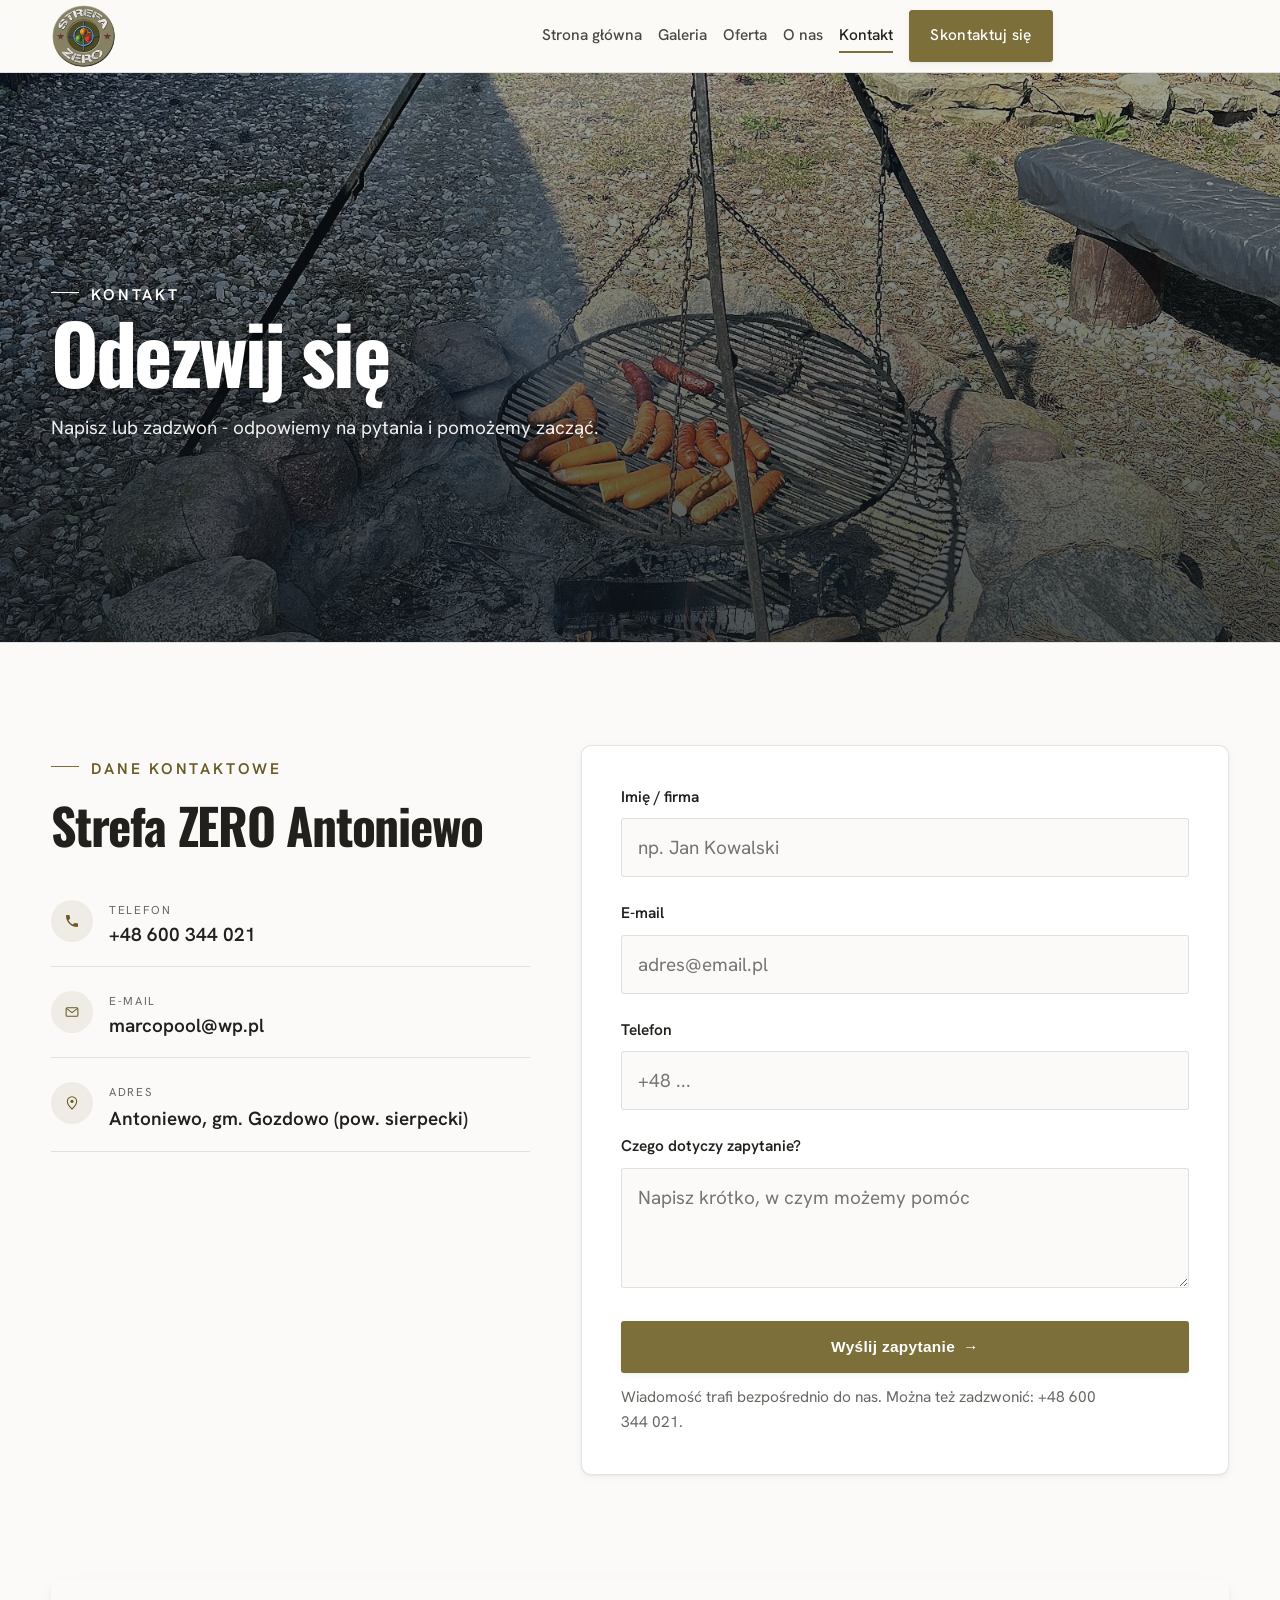
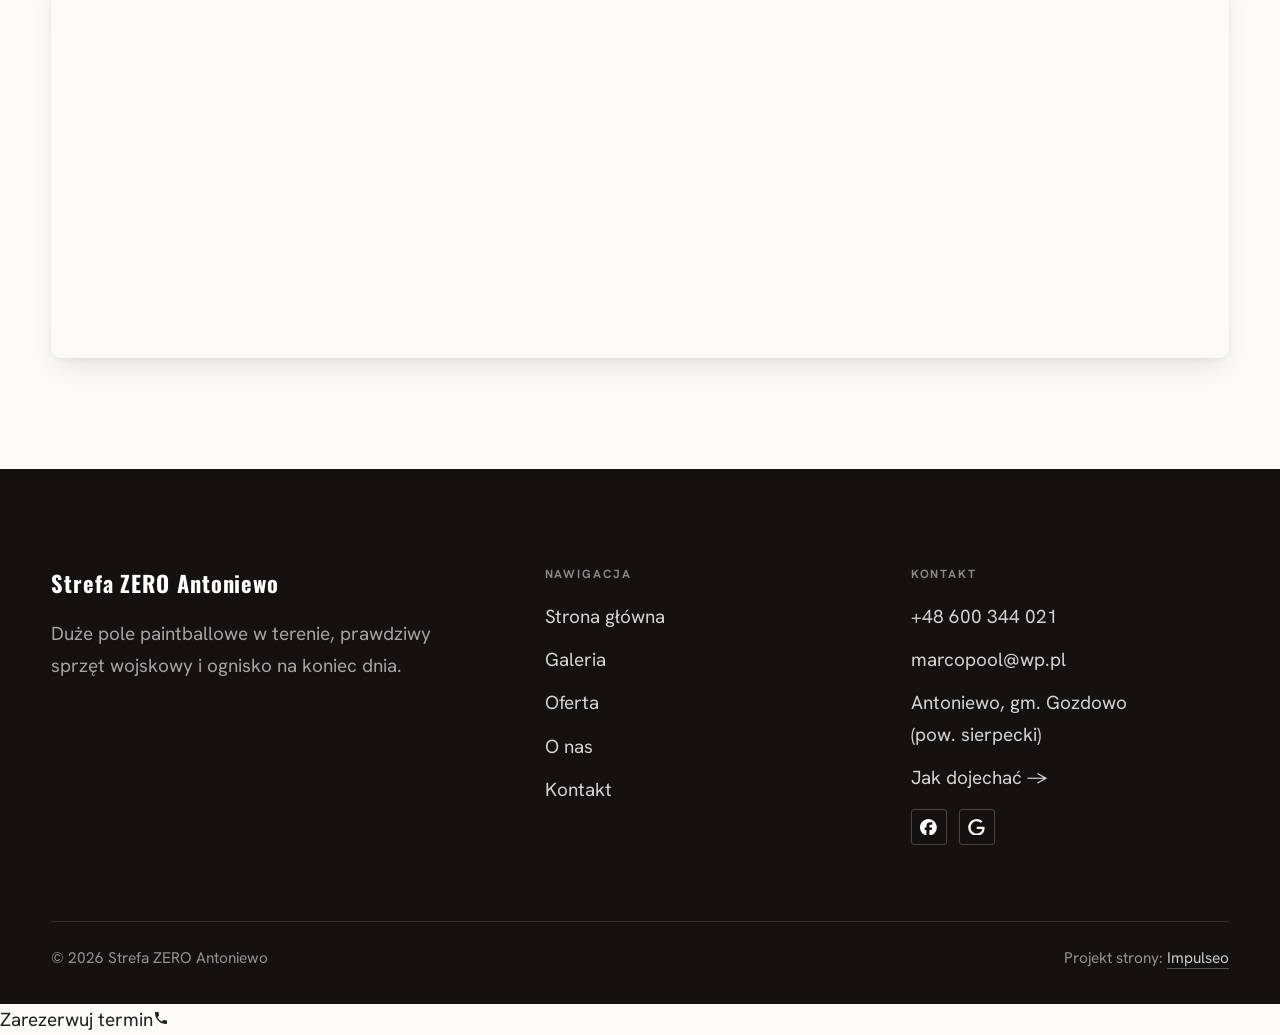
==== kontakt.html @ d5c8b85e "Strona demo: strefa-zero-antoniewo" ====
<!DOCTYPE html>
<html lang="pl">
<head>
<meta charset="UTF-8">
<meta name="viewport" content="width=device-width, initial-scale=1.0">
<title>Kontakt - Strefa ZERO Antoniewo</title>
<meta name="description" content="Kontakt Strefa ZERO Antoniewo - Antoniewo, gm. Gozdowo (pow. sierpecki)">
<link rel="canonical" href="https://kris20032.github.io/strefa-zero-antoniewo/kontakt.html">
<meta name="robots" content="noindex, nofollow">
<meta property="og:type" content="website">
<meta property="og:locale" content="pl_PL">
<meta property="og:site_name" content="Strefa ZERO Antoniewo">
<meta property="og:title" content="Kontakt - Strefa ZERO Antoniewo">
<meta property="og:description" content="Kontakt Strefa ZERO Antoniewo - Antoniewo, gm. Gozdowo (pow. sierpecki)">
<meta property="og:url" content="https://kris20032.github.io/strefa-zero-antoniewo/kontakt.html">
<meta property="og:image" content="https://kris20032.github.io/strefa-zero-antoniewo/img/og.jpg">
<meta property="og:image:width" content="1200">
<meta property="og:image:height" content="630">
<meta name="twitter:card" content="summary_large_image">
<link rel="preconnect" href="https://fonts.googleapis.com">
<link rel="preconnect" href="https://fonts.gstatic.com" crossorigin>
<link href="https://fonts.googleapis.com/css2?family=Oswald:wght@500;600;700&family=Hanken+Grotesk:wght@400;500;600&display=swap" rel="stylesheet">
<link rel="stylesheet" href="assets/styles.css?v=230c31f0">
</head>
<body>

<header class="nav">
  <div class="wrap nav-inner">
    <a class="brand brand-has-logo" href="index.html"><img class="brand-logo" src="img/logo.png" alt="Strefa ZERO Antoniewo" width="690" height="681" decoding="async"></a>
    <nav class="nav-links">
      <a href="index.html">Strona główna</a>
      <a href="realizacje.html">Galeria</a>
      <a href="oferta.html">Oferta</a>
      <a href="o-nas.html">O nas</a>
      <a href="kontakt.html" class="active" aria-current="page">Kontakt</a>
      <a href="kontakt.html" class="btn btn-accent">Skontaktuj się</a>
    </nav>
    <button class="nav-toggle" aria-label="Menu"><span></span><span></span><span></span></button>
  </div>
</header>

<main>
<section class="pagehead">
  <img src="img/g3.jpg" alt="Strefa ZERO Antoniewo - Odezwij się" width="1600" height="1066" decoding="async">
  <div class="wrap">
    <span class="eyebrow">Kontakt</span>
    <h1>Odezwij się</h1>
    <p>Napisz lub zadzwoń - odpowiemy na pytania i pomożemy zacząć.</p>
  </div>
</section>
<section>
  <div class="wrap contact-grid">
    <div class="reveal">
      <span class="eyebrow">Dane kontaktowe</span>
      <h2 style="margin:var(--space-4) 0 var(--space-6)">Strefa ZERO Antoniewo</h2>
      <div class="info-list">
        <div class="info-row"><div class="ic"><svg class="ico-tel" width="16" height="16" viewBox="0 0 24 24" fill="none" aria-hidden="true"><path d="M6.6 10.8a15.5 15.5 0 0 0 6.6 6.6l2.2-2.2a1 1 0 0 1 1-.24 11.4 11.4 0 0 0 3.6.58 1 1 0 0 1 1 1V20a1 1 0 0 1-1 1A17 17 0 0 1 3 4a1 1 0 0 1 1-1h3.5a1 1 0 0 1 1 1c0 1.25.2 2.46.58 3.6a1 1 0 0 1-.25 1l-2.23 2.2Z" fill="currentColor"/></svg></div><div><div class="lbl">Telefon</div><a class="val" href="tel:+48600344021">+48 600 344 021</a></div></div>
        <div class="info-row"><div class="ic"><svg class="ico-mail" width="16" height="16" viewBox="0 0 24 24" fill="none" aria-hidden="true"><rect x="3.2" y="5.5" width="17.6" height="13" rx="1.6" stroke="currentColor" stroke-width="1.6"/><path d="M4 7l8 6 8-6" stroke="currentColor" stroke-width="1.6" stroke-linecap="round" stroke-linejoin="round"/></svg></div><div><div class="lbl">E-mail</div><a class="val" href="mailto:marcopool@wp.pl">marcopool@wp.pl</a></div></div>
        <div class="info-row"><div class="ic"><svg class="ico-pin" width="16" height="16" viewBox="0 0 24 24" fill="none" aria-hidden="true"><path d="M12 21s7-6.1 7-11.5A7 7 0 0 0 5 9.5C5 14.9 12 21 12 21Z" stroke="currentColor" stroke-width="1.6" fill="none"/><circle cx="12" cy="9.5" r="2.4" fill="currentColor"/></svg></div><div><div class="lbl">Adres</div><div class="val">Antoniewo, gm. Gozdowo (pow. sierpecki)</div></div></div>
      </div>
    </div>
    <div class="reveal">
      <form class="form" action="https://formsubmit.co/marcopool@wp.pl" method="POST">
        <input type="hidden" name="_subject" value="Zapytanie ze strony Strefa ZERO Antoniewo">
        <input type="hidden" name="_captcha" value="false">
        <input type="hidden" name="_template" value="table">
        <div class="fld"><label for="name">Imię / firma</label><input id="name" name="name" type="text" placeholder="np. Jan Kowalski" required></div>
        <div class="fld"><label for="email">E-mail</label><input id="email" name="email" type="email" placeholder="adres@email.pl" required></div>
        <div class="fld"><label for="phone">Telefon</label><input id="phone" name="phone" type="tel" placeholder="+48 ..."></div>
        <div class="fld"><label for="msg">Czego dotyczy zapytanie?</label><textarea id="msg" name="message" placeholder="Napisz krótko, w czym możemy pomóc" required></textarea></div>
        <button type="submit" class="btn btn-accent" style="width:100%;justify-content:center">Wyślij zapytanie <span class="arr">→</span></button>
        <p class="note">Wiadomość trafi bezpośrednio do nas. Można też zadzwonić: +48 600 344 021.</p>
      </form>
    </div>
  </div>
</section>
<section style="padding-top:0">
  <div class="wrap reveal">
    <iframe class="map" title="Strefa ZERO Antoniewo - Antoniewo" src="https://maps.google.com/maps?q=Strefa%20ZERO%20Antoniewo%20Antoniewo&z=15&output=embed" loading="lazy" referrerpolicy="no-referrer-when-downgrade"></iframe>
  </div>
</section>
</main>

<footer>
  <div class="wrap">
    <div class="foot-grid">
      <div class="foot-brand">
        <div class="name">Strefa ZERO Antoniewo</div>
        <p>Duże pole paintballowe w terenie, prawdziwy sprzęt wojskowy i ognisko na koniec dnia.</p>
      </div>
      <div class="foot-col">
        <h4>Nawigacja</h4>
        <a href="index.html">Strona główna</a>
        <a href="realizacje.html">Galeria</a>
        <a href="oferta.html">Oferta</a>
        <a href="o-nas.html">O nas</a>
        <a href="kontakt.html">Kontakt</a>
      </div>
      <div class="foot-col">
        <h4>Kontakt</h4>
        <a href="tel:+48600344021">+48 600 344 021</a>
        <a href="mailto:marcopool@wp.pl">marcopool@wp.pl</a>
        <p>Antoniewo, gm. Gozdowo (pow. sierpecki)</p>
        <a href="https://maps.google.com/?cid=16425660126870069847&g_mp=Cidnb29nbGUubWFwcy5wbGFjZXMudjEuUGxhY2VzLlNlYXJjaFRleHQQAhgEIAA" target="_blank" rel="noopener">Jak dojechać →</a>
      <div class="foot-soc">
        <a class="soc" href="https://www.facebook.com/strefazeroantoniewo/?locale=pl_PL" target="_blank" rel="noopener" aria-label="Facebook - Strefa ZERO Antoniewo"><svg viewBox="0 0 24 24" aria-hidden="true" focusable="false"><path d="M9.101 23.691v-7.98H6.627v-3.667h2.474v-1.58c0-4.085 1.848-5.978 5.858-5.978.401 0 .955.042 1.468.103a8.68 8.68 0 0 1 1.141.195v3.325a8.623 8.623 0 0 0-.653-.036 26.805 26.805 0 0 0-.733-.009c-.707 0-1.259.096-1.675.309a1.686 1.686 0 0 0-.679.622c-.258.42-.374.995-.374 1.752v1.297h3.919l-.386 2.103-.287 1.564h-3.246v8.245C19.396 23.238 24 18.179 24 12.044c0-6.627-5.373-12-12-12s-12 5.373-12 12c0 5.628 3.874 10.35 9.101 11.647Z" fill="currentColor"/></svg></a>
        <a class="soc" href="https://maps.google.com/?cid=16425660126870069847&g_mp=Cidnb29nbGUubWFwcy5wbGFjZXMudjEuUGxhY2VzLlNlYXJjaFRleHQQAhgEIAA" target="_blank" rel="noopener" aria-label="Google - Strefa ZERO Antoniewo"><svg viewBox="0 0 24 24" aria-hidden="true" focusable="false"><path d="M12.48 10.92v3.28h7.84c-.24 1.84-.853 3.187-1.787 4.133-1.147 1.147-2.933 2.4-6.053 2.4-4.827 0-8.6-3.893-8.6-8.72s3.773-8.72 8.6-8.72c2.6 0 4.507 1.027 5.907 2.347l2.307-2.307C18.747 1.44 16.133 0 12.48 0 5.867 0 .307 5.387.307 12s5.56 12 12.173 12c3.573 0 6.267-1.173 8.373-3.36 2.16-2.16 2.84-5.213 2.84-7.667 0-.76-.053-1.467-.173-2.053H12.48z" fill="currentColor"/></svg></a>
      </div>
      </div>
    </div>
    <div class="foot-bot">
      <span>© 2026 Strefa ZERO Antoniewo</span>
      <span>Projekt strony: <a class="foot-credit" href="https://impulseo.pl" target="_blank" rel="noopener">Impulseo</a></span>
    </div>
  </div>
</footer>
<div class="sticky-reserve"><a class="sr-book" href="kontakt.html">Zarezerwuj termin</a><a class="sr-call" href="tel:+48600344021" aria-label="Zadzwoń"><svg class="ico-tel" width="16" height="16" viewBox="0 0 24 24" fill="none" aria-hidden="true"><path d="M6.6 10.8a15.5 15.5 0 0 0 6.6 6.6l2.2-2.2a1 1 0 0 1 1-.24 11.4 11.4 0 0 0 3.6.58 1 1 0 0 1 1 1V20a1 1 0 0 1-1 1A17 17 0 0 1 3 4a1 1 0 0 1 1-1h3.5a1 1 0 0 1 1 1c0 1.25.2 2.46.58 3.6a1 1 0 0 1-.25 1l-2.23 2.2Z" fill="currentColor"/></svg></a></div>
<div class="demo-wazne" data-do="2026-09-27" data-cykl="3" hidden><svg class="dw-ico" width="13" height="13" viewBox="0 0 24 24" fill="none" aria-hidden="true"><circle cx="12" cy="12" r="8.6" stroke="currentColor" stroke-width="1.8"/><path d="M12 7.2V12l3.3 2" stroke="currentColor" stroke-width="1.8" stroke-linecap="round"/></svg><span class="dw-txt"></span></div>

<script src="assets/main.js"></script>
</body>
</html>
---- assets/styles.css ----
/* ============================================================
   STOLBASZ — premium, architektoniczny B2B fit-out
   Jasna paleta, zero brązu. System wg premium-web-craft.
   Projekt strony: Impulseo (impulseo.pl)
   ============================================================ */

:root{
  /* PALETA — jasna, architektoniczna, chłodna */
  --paper:#F4F1EC;          /* główne tło */
  --paper-2:#E9E4DB;        /* sekcje alternatywne (chłodny jasny szary) */
  --paper-3:#E9E4DB;        /* delikatne wypełnienia */
  --ink:#14110F;            /* tekst główny — chłodny grafit */
  --ink-soft:#26211C;       /* nagłówki drugorzędne */
  --muted:#8A857C;          /* tekst poboczny */
  --line:rgba(20,17,15,.12);/* hairline */
  --accent:#E0A040;         /* stonowany petrol-slate — jedyny akcent */
  --accent-d:#B97E27;
  --accent-soft:rgba(224,160,64,.10);
  --dark:#14110F;           /* sekcje ciemne (stopka/CTA) */

  /* HOVER ZDJĘĆ — JEDEN standard dla całego silnika (decyzja K. 04.08.2026, artefakt z wariantami).
     AKTUALNE (K.+Szymon 09.08.2026, wybór z artefaktu 6 wariantów): zoom 1.05 przy 1.4s -
     przy tak długim czasie mocniejszy kadr NIE skacze, tylko „oddycha". Poprzedni standard
     (1.02 / .55s z 04.08) odbierany jako dynamiczny i szybki.
     Spoczynek lekko przygaszony, ale TYLKO tam, gdzie jest mysz (@media hover:hover) —
     na telefonie zdjęcia zostają w pełnej jasności. */
  --img-zoom:1.05;                   /* K.+Szymon 09.08: wariant F z artefaktu porównawczego */
  --img-rest:brightness(.95) saturate(.99);
  --img-hot:brightness(1.06) saturate(1.05);
  --img-dur:1.4s;                    /* K.+Szymon 09.08 (wariant F): powoli = elegancko */
  --img-ease:cubic-bezier(.16,.84,.44,1);  /* miękki ogon, efekt „oddychania" */

  /* ODSTĘPY — skala 4/8 */
  --space-1:4px; --space-2:8px; --space-3:12px; --space-4:16px; --space-5:24px;
  --space-6:32px; --space-7:48px; --space-8:64px; --space-9:96px; --space-10:128px;

  /* TYPOGRAFIA — fluid clamp() (skala podbita 16.07.2026: większe, czytelniejsze litery — uwaga Adama) */
  --text-sm:clamp(.9rem,.87rem + .12vw,1rem);
  --text-base:clamp(1.08rem,1.04rem + .18vw,1.2rem);
  --text-lg:clamp(1.24rem,1.15rem + .34vw,1.44rem);
  --text-h3:clamp(1.34rem,1.22rem + .55vw,1.66rem);
  --text-h2:clamp(2.1rem,1.66rem + 2.1vw,3.1rem);
  --text-h1:clamp(2.9rem,2.1rem + 4vw,5.1rem);

  /* PROMIENIE — architektoniczne, raczej ostre */
  --r-sm:3px; --r-md:6px; --r-lg:10px;

  /* RUCH */
  --ease:cubic-bezier(.25,.46,.45,.94); --dur:.24s;

  /* CIENIE — miękkie, warstwowe */
  --sh-sm:0 1px 2px rgba(16,24,32,.04), 0 2px 8px rgba(16,24,32,.05);
  --sh-md:0 2px 6px rgba(16,24,32,.05), 0 12px 28px -8px rgba(16,24,32,.12);
  --sh-lg:0 6px 14px rgba(16,24,32,.07), 0 26px 56px -18px rgba(16,24,32,.22);

  --hairline:1px solid var(--line);

  --font-display:'Oswald','Hanken Grotesk',sans-serif;
  --font-body:'Hanken Grotesk',sans-serif;
}

*{box-sizing:border-box;margin:0;padding:0}
html{scroll-behavior:smooth}
body{
  font-family:var(--font-body);
  font-size:var(--text-base);
  line-height:1.65;
  color:var(--ink);
  background:var(--paper);
  -webkit-font-smoothing:antialiased;
  text-rendering:optimizeLegibility;
}
img{max-width:100%;height:auto;display:block}  /* height:auto = width/height z atrybutów trzyma proporcje (TOP#12) */
a{color:inherit;text-decoration:none}

.wrap{width:min(92%,1180px);margin-inline:auto}
section{padding-block:clamp(52px,6.5vw,96px)}

h1,h2,h3{font-family:var(--font-display);font-weight:700;line-height:1.08;letter-spacing:-.02em;color:var(--ink)}
h1{font-size:var(--text-h1);letter-spacing:-.035em}
h2{font-size:var(--text-h2);letter-spacing:-.025em}
h3{font-size:var(--text-h3)}
/* MIARA — długość wiersza. WCAG 2.2 SC 1.4.8: max 80 znaków; Butterick: 45–90.
   68ch daje realnie 72–78 znaków polskiego tekstu, czyli z zapasem pod granicą.
   Wcześniej limit miał TYLKO <p> — <li>, <blockquote> i <dd> nie miały żadnego,
   i to jedyny powód, dla którego 23 bloki na dwóch oddanych stronach jadą po
   83–106 znaków w wierszu (pomiar 07.08.2026, bramka `miara`).
   ⚠️ Listy i definicje ograniczamy TYLKO bez klasy: `ul`/`ol` z klasą to u nas
   układ (siatki kafli, menu), a nie tekst ciągły — tam miarę wyznacza układ. */
/* 60ch, nie 68ch (K. 10.08): po zmianie fontów na węższe kroje (DM Sans i spółka)
   w 68ch mieściło się ~90 znaków - bramka pikselowa słusznie zgłaszała przekroczenie
   granicy 80. Pomiar na żywej przeglądarce: 60ch = 90 znaków, 53ch = ~78 znaków, czyli normę WCAG 1.4.8. */
:root{ --miara:53ch }
p{max-width:min(100%,var(--miara))}
blockquote,
ul:not([class])>li, ol:not([class])>li,
dl:not([class])>dd{max-width:min(100%,var(--miara))}

/* ⚠️ Świadomie BEZ wyjątku `.tile p,.card p,.svc p{max-width:none}`, choć nasuwa się sam:
   te akapity BYŁY już ograniczone (stare `p{max-width:65ch}`), więc „wyjątek" nie odblokowałby
   niczego nowego — tylko ROZLUŹNIŁ stan sprzed zmiany na wszystkich demach naraz.
   `figcaption` żadna z reguł wyżej nie dotyczy, więc też nie potrzebuje zwolnienia. */

/* ŁAMANIE. `balance` wyrównuje długości wierszy w nagłówku, `pretty` pilnuje ostatniego
   wiersza akapitu, żeby nie został w nim jeden wyraz. Obsługiwane od Chrome 117 /
   Safari 17.5; starsze przeglądarki po prostu ignorują tę własność.
   `text-wrap:pretty` nie występowało dotąd ANI RAZ w silniku ani w repo klientów. */
h1,h2,h3,.lead,.lede{text-wrap:balance}
p,li,blockquote,dd{text-wrap:pretty}

.eyebrow{
  font-family:var(--font-body);
  font-size:var(--text-sm);
  font-weight:600;
  letter-spacing:.18em;
  text-transform:uppercase;
  color:var(--accent);
  display:inline-flex;align-items:center;gap:var(--space-3);
}
/* flex:none + margin-top = kreska trzyma się PIERWSZEJ linii. Wcześniej align-items:center
   centrowało ją względem całego bloku i przy zawinięciu (długi kicker typu
   „…WNĘTRZ · LESZNO · OD 2019") druga linia lądowała z brzydkim wcięciem. */
.eyebrow{align-items:flex-start}
.eyebrow>*,.eyebrow{text-wrap:balance}   /* dlugi kicker lamal sie na sierote typu samo „2019" w drugiej linii */
.eyebrow::before{content:"";width:28px;height:1px;background:var(--accent);display:inline-block;flex:none;margin-top:.62em}

.muted{color:var(--muted)}
.lead{font-size:var(--text-lg);line-height:1.55;color:var(--ink-soft);max-width:50ch}

/* ---------- BUTTONS ---------- */
.btn{
  display:inline-flex;align-items:center;gap:var(--space-2);
  font-weight:600;font-size:var(--text-sm);letter-spacing:.02em;
  padding:var(--space-4) var(--space-6);
  border-radius:var(--r-sm);
  transition:transform var(--dur) var(--ease),box-shadow var(--dur) var(--ease),background var(--dur) var(--ease);
  cursor:pointer;border:1px solid transparent;
}
.btn-accent{background:var(--accent);color:#fff;box-shadow:var(--sh-sm)}
.btn-accent:hover{background:var(--accent-d);transform:translateY(-2px);box-shadow:var(--sh-md)}
.btn-accent:active{transform:translateY(0);box-shadow:var(--sh-sm)}
.btn-ghost{background:transparent;color:var(--ink);border-color:var(--line)}
.btn-ghost:hover{border-color:var(--accent);color:var(--accent);transform:translateY(-2px)}
.btn-light{background:#fff;color:var(--ink);box-shadow:var(--sh-sm)}
.btn-light:hover{transform:translateY(-2px);box-shadow:var(--sh-md)}
.btn .arr{transition:transform var(--dur) var(--ease)}
.btn:hover .arr{transform:translateX(4px)}

/* ---------- NAV ---------- */
.nav{
  position:sticky;top:0;z-index:50;
  background:color-mix(in srgb,var(--paper) 88%,transparent);
  backdrop-filter:saturate(140%) blur(10px);
  border-bottom:var(--hairline);
}
.nav-inner{display:flex;align-items:center;justify-content:space-between;gap:var(--space-5);height:72px}
/* ANTY-NACHODZENIE (K. 05.08.2026): długa nazwa firmy + przycisk z pełnym numerem nie mieściły się w pasku
   i flex ściskał linki PONIŻEJ ich treści - "Kontakt" wchodził na ramkę "Zadzwoń +48 ...". Teraz ustępuje
   nazwa marki (skrót wielokropkiem), a menu i przycisk nigdy się nie kurczą ani nie zachodzą na siebie. */
.brand{display:flex;flex-direction:column;line-height:1;min-width:0;flex:0 1 auto}
.brand .name{font-family:var(--font-display);font-weight:800;font-size:1.35rem;letter-spacing:.04em;white-space:nowrap;overflow:hidden;text-overflow:ellipsis}
.brand .sub{font-size:.62rem;letter-spacing:.34em;text-transform:uppercase;color:var(--muted);margin-top:5px;white-space:nowrap;overflow:hidden;text-overflow:ellipsis}
.nav-links{display:flex;align-items:center;gap:var(--space-6);flex:0 0 auto}
.nav-links a{font-size:var(--text-sm);font-weight:500;color:var(--ink-soft);position:relative;padding-block:4px;white-space:nowrap;transition:color var(--dur) var(--ease)}
.nav-links a::after{content:"";position:absolute;left:0;bottom:0;width:0;height:1.5px;background:var(--accent);transition:width var(--dur) var(--ease)}
.nav-links a:hover,.nav-links a.active{color:var(--ink)}
.nav-links a:hover::after,.nav-links a.active::after{width:100%}
.nav-links .btn{padding:var(--space-2) var(--space-5)}
/* przyciski w nav: właściwy kolor (przebij .nav-links a) + bez podkreślenia */
.nav-links a.btn-accent{color:#fff}
.nav-links a.btn-ghost,.nav-links a.btn-light{color:var(--ink)}
/* CTA w pasku: NIE podkreślenie spod linków menu, ale ten sam przelatujący błysk,
   co na wszystkich innych przyciskach (zgłoszenie K. 13.08.2026 - „na hero jest efekt
   światła przechodzącego przez przycisk, na navbarze go nie ma, a mają być identyczne").
   Reguła `.nav-links a::after` jest silniejsza od `.btn::after`, więc trzeba jej
   geometrię wyzerować i wpisać połysk z nazwy - samo `display:none` gasiło efekt. */
.nav-links a.btn::after{
  display:block;content:"";position:absolute;inset:0;z-index:-1;pointer-events:none;
  width:auto;height:auto;border-radius:inherit;   /* kasuje geometrię podkreślenia (width:0;height:1.5px) */
  background:linear-gradient(100deg,transparent 32%,rgba(255,255,255,.20) 50%,transparent 68%);
  translate:-120% 0}
@media (prefers-reduced-motion:no-preference){
  .nav-links a.btn:hover::after{translate:120% 0;transition:translate .75s var(--mt-ease,cubic-bezier(.16,.84,.44,1))}
}
.nav-toggle{display:none;background:none;border:none;cursor:pointer;flex-direction:column;gap:5px;padding:8px}
.nav-toggle span{width:24px;height:2px;background:var(--ink);transition:var(--dur)}
/* Ciasny zakres MIĘDZY menu mobilnym a pełnym pulpitem: zbijamy odstępy i nazwę marki,
   żeby wszystko zmieściło się naturalnie, zanim w ogóle dojdzie do skracania wielokropkiem. */
@media(max-width:1280px) and (min-width:921px){
  .nav-links{gap:var(--space-4)}
  .nav-links .btn{padding:var(--space-2) var(--space-4)}
  .brand .name{font-size:1.15rem}
}

/* ---------- HERO (split) ---------- */
.hero{position:relative;overflow:hidden;border-bottom:var(--hairline)}
.hero-grid{display:grid;grid-template-columns:1.05fr .95fr;gap:clamp(24px,4vw,60px);align-items:center;
  padding-block:clamp(36px,4.5vw,64px)}
.hero-copy .eyebrow{margin-bottom:var(--space-5)}
.hero-copy h1{margin-bottom:var(--space-5)}
.hero-copy .lead{margin-bottom:var(--space-7)}
.hero-actions{display:flex;flex-wrap:wrap;gap:var(--space-4)}
.hero-art{position:relative;aspect-ratio:4/3;border-radius:var(--r-lg);overflow:hidden;box-shadow:var(--sh-lg)}
.hero-art img{width:100%;height:100%;object-fit:cover}
.hero-art::after{content:"";position:absolute;inset:0;background:linear-gradient(180deg,transparent 55%,rgba(18,24,28,.28))}
.hero-badge{position:absolute;left:var(--space-5);bottom:var(--space-5);z-index:2;
  background:rgba(252,252,251,.94);backdrop-filter:blur(4px);
  border-radius:var(--r-md);padding:var(--space-4) var(--space-5);box-shadow:var(--sh-md);max-width:78%}
.hero-badge strong{display:block;font-family:var(--font-display);font-size:1rem;letter-spacing:-.01em}
.hero-badge span{font-size:var(--text-sm);color:var(--muted)}

/* ---------- HERO duży / kinowy (strona główna) ---------- */
.hero-cine{position:relative;min-height:clamp(560px,82vh,840px);min-height:clamp(560px,82svh,840px);display:flex;align-items:center;overflow:hidden;border-bottom:var(--hairline)}
.hero-cine>img{position:absolute;inset:0;width:100%;height:100%;object-fit:cover;z-index:0}
.hero-cine::after{content:"";position:absolute;inset:0;z-index:1;
  background:linear-gradient(95deg,rgba(13,18,23,.86) 0%,rgba(13,18,23,.64) 32%,rgba(13,18,23,.24) 62%,rgba(13,18,23,.04) 100%)}
.hero-cine .wrap{position:relative;z-index:2;padding-block:var(--space-8)}
.hero-cine .hero-copy{max-width:660px}
.hero-cine .eyebrow{color:#fff;margin-bottom:var(--space-5)}
.hero-cine .eyebrow::before{background:#fff}
.hero-cine h1{color:#fff;margin-bottom:var(--space-5);font-size:clamp(2.9rem,2rem + 4.4vw,5.2rem);text-wrap:balance}
.hero-cine .lead{color:rgba(255,255,255,.92);max-width:48ch;margin-bottom:var(--space-7)}
.hero-cine .hero-actions{display:flex;flex-wrap:wrap;gap:var(--space-4)}
/* NISKIE OKNO (laptop z dokiem i paskami przeglądarki ma ~700-780 px wysokości widoku):
   H1 do 5.2rem + długi lead nie mieściły się i przyciski wypadały POD krawędź ekranu -
   klient widział stronę bez ani jednego CTA. Skalujemy w dół, zamiast przycinać treść. */
@media(min-width:821px) and (max-height:820px){
  .hero-cine{min-height:clamp(520px,94svh,780px)}
  .hero-cine .wrap{padding-block:var(--space-6)}
  .hero-cine h1{font-size:clamp(2.2rem,1.5rem + 2.6vw,3.6rem);margin-bottom:var(--space-4)}
  .hero-cine .eyebrow{margin-bottom:var(--space-4)}
  .hero-cine .lead{margin-bottom:var(--space-5);max-width:44ch}
}
@media(max-width:680px){
  .hero-cine{min-height:clamp(520px,76vh,640px);min-height:clamp(520px,76svh,640px);align-items:flex-end}
  .hero-cine::after{background:linear-gradient(0deg,rgba(13,18,23,.9) 6%,rgba(13,18,23,.45) 55%,rgba(13,18,23,.25) 100%)}
  .hero-cine .wrap{padding-bottom:var(--space-9)}
  /* TELEFON (~90% oglądających): lead potrafił zająć 8 linii i zepchnąć CTA poza pierwszy ekran.
     Zwężamy interlinię i skalę - treści nie ucinamy, bo to ona sprzedaje. */
  .hero-cine .lead{font-size:.98rem;line-height:1.5;margin-bottom:var(--space-5)}
  .hero-cine .eyebrow{font-size:.72rem;letter-spacing:.13em;margin-bottom:var(--space-4)}
  .hero-cine .eyebrow::before{width:20px}
  .hero-cine h1{margin-bottom:var(--space-4)}
}

/* full-bleed hero variant (podstrony) */
.pagehead{position:relative;min-height:46vh;min-height:46svh;display:flex;align-items:flex-end;overflow:hidden;border-bottom:var(--hairline)}
.pagehead img{position:absolute;inset:0;width:100%;height:100%;object-fit:cover}
/* 10.08.2026 (decyzja K.): mocniejsze przyciemnienie + cień pod tekstem. Bramka mierzyła na
   nagłówkach podstron 3,38-3,43:1 przy wymaganych 4,5 — jasne zdjęcie (hala, śnieg, niebo)
   podchodziło pod biały tekst. Zdjęcia klientów są różne, więc kontrast musi dawać WARSTWA,
   a nie szczęśliwy dobór kadru. */
.pagehead::after{content:"";position:absolute;inset:0;background:linear-gradient(180deg,rgba(18,24,28,.40),rgba(18,24,28,.76))}
.pagehead .wrap{position:relative;z-index:2;padding-block:var(--space-9);color:#fff}
.pagehead h1{color:#fff;max-width:18ch;text-shadow:0 2px 16px rgba(0,0,0,.55)}
.pagehead .eyebrow{color:#fff}
.pagehead .eyebrow::before{background:#fff}
.pagehead p{color:rgba(255,255,255,.92);margin-top:var(--space-4);max-width:54ch;text-shadow:0 1px 12px rgba(0,0,0,.5)}

/* ---------- STRIP (pasek skrótów / liczby) ---------- */
.strip{background:var(--dark);color:#fff}
/* PASEK HASEŁ — standard 04.08.2026 (decyzja K.): 5 haseł w JEDNYM rzędzie, tekst WYŚRODKOWANY,
   węższe marginesy boczne niż reszta strony (pasek ma iść szerzej), równe wysokości kolumn. */
.strip .wrap{width:min(96%,1440px);display:grid;grid-template-columns:repeat(5,1fr);
  gap:var(--space-5);padding-block:var(--space-7);align-items:stretch}
.strip .item .k{font-family:var(--font-display);font-size:clamp(1.05rem,.82rem + .85vw,1.55rem);
  font-weight:800;letter-spacing:-.02em;color:#fff;line-height:1.18;text-wrap:balance}
.strip .item .v{font-size:var(--text-sm);color:rgba(255,255,255,.66);margin-top:var(--space-2);line-height:1.4}
.strip .item{border-left:2px solid var(--accent);padding-inline:var(--space-4);
  text-align:center;display:flex;flex-direction:column;justify-content:center}
/* liczba kolumn = liczba haseł, żeby ostatnie nie zostawało samo w drugim rzędzie.
   Klasę n-N nadaje multipage.py; domyślnie (bez klasy) pasek jest 5-kolumnowy. */
.strip.n-2 .wrap{grid-template-columns:repeat(2,1fr)}
.strip.n-3 .wrap{grid-template-columns:repeat(3,1fr)}
.strip.n-4 .wrap{grid-template-columns:repeat(4,1fr);gap:var(--space-6)}
.strip.n-4 .item .k{font-size:clamp(1.3rem,1rem + 1.1vw,2rem)}
.strip.n-6 .wrap{grid-template-columns:repeat(6,1fr);gap:var(--space-4)}
.strip.n-6 .item .k{font-size:clamp(.98rem,.8rem + .7vw,1.35rem)}
/* równe łamanie: zamiast "długa linia + jedno słowo" obie linie zbliżonej długości */
.strip .item .k{text-wrap:balance}

/* ---------- SECTION HEAD ---------- */
.head{max-width:48rem;margin-bottom:var(--space-8)}
.head.center{margin-inline:auto;text-align:center}
.head .eyebrow{margin-bottom:var(--space-4)}
.head h2{margin-bottom:var(--space-4)}
.head p{color:var(--muted);font-size:var(--text-lg);line-height:1.55}
.head.center p{margin-inline:auto}

/* ---------- INTRO SPLIT ---------- */
.split{display:grid;grid-template-columns:.92fr 1.08fr;gap:clamp(28px,5vw,80px);align-items:center}
.split.rev{grid-template-columns:1.08fr .92fr}
.split.rev .split-art{order:-1}
.split-art{position:relative;aspect-ratio:5/4;border-radius:var(--r-lg);overflow:hidden;box-shadow:var(--sh-lg)}
.split-art img{width:100%;height:100%;object-fit:cover}
.split-copy h2{margin-bottom:var(--space-5)}
.split-copy p+p{margin-top:var(--space-4)}
.split-copy .btn{margin-top:var(--space-6)}

/* ---------- SERVICES (zakres) ---------- */
.svc-grid{display:grid;grid-template-columns:repeat(auto-fit,minmax(280px,1fr));gap:var(--space-5)}
.svc{background:#fff;border:var(--hairline);border-radius:var(--r-md);padding:var(--space-7) var(--space-6);
  transition:transform var(--dur) var(--ease),box-shadow var(--dur) var(--ease),border-color var(--dur) var(--ease);
  position:relative;overflow:hidden}
.svc::before{content:"";position:absolute;left:0;top:0;width:3px;height:0;background:var(--accent);transition:height var(--dur) var(--ease)}
.svc:hover{transform:translateY(-4px);box-shadow:var(--sh-md);border-color:transparent}
.svc:hover::before{height:100%}
.svc .ic{font-family:var(--font-display);font-size:.8rem;font-weight:700;letter-spacing:.12em;color:var(--accent);margin-bottom:var(--space-4)}
.svc h3{margin-bottom:var(--space-3);font-size:1.22rem}
.svc p{color:var(--muted);font-size:var(--text-base);line-height:1.6}

/* big detailed service rows */
.svc-row{display:grid;grid-template-columns:.8fr 1.2fr;gap:clamp(20px,4vw,60px);align-items:center;padding-block:var(--space-8)}
.svc-row+.svc-row{border-top:var(--hairline)}
.svc-row.rev{grid-template-columns:1.2fr .8fr}
/* Naprzemienny układ wierszy oferty: co drugi wiersz ma zdjęcie po PRAWEJ.
   Było `order:-1` — martwy kod, bo zdjęcie i tak jest pierwszym dzieckiem w HTML,
   więc wszystkie wiersze wyglądały identycznie (zdjęcie zawsze z lewej), a `rev`
   zmieniało tylko szerokość kolumn. Znalezione 29.07.2026 przy różnicowaniu kierunków
   animacji (pomiar pozycji: art.mid 390/502 przy row.mid 756 — zawsze lewa strona). */
.svc-row.rev .svc-row-art{order:2}
.svc-row-art{aspect-ratio:4/3;border-radius:var(--r-md);overflow:hidden;box-shadow:var(--sh-md)}
.svc-row-art img{width:100%;height:100%;object-fit:cover}
.svc-row h3{font-size:1.5rem;margin-bottom:var(--space-4)}
.svc-row .num{font-family:var(--font-display);font-size:.85rem;font-weight:700;letter-spacing:.14em;color:var(--accent);display:block;margin-bottom:var(--space-3)}
.svc-row ul{list-style:none;margin-top:var(--space-4);display:flex;flex-direction:column;gap:var(--space-2)}
.svc-row li{position:relative;padding-left:var(--space-5);color:var(--muted);font-size:var(--text-base)}
.svc-row li::before{content:"";position:absolute;left:0;top:.62em;width:8px;height:1px;background:var(--accent)}

/* ---------- GALLERY (realizacje) ---------- */
.gallery{display:grid;grid-template-columns:repeat(12,1fr);gap:var(--space-4);grid-auto-rows:200px}
/* GALERIA MASONRY — pionowe zdjęcia (portrety beauty/wellness) bez przycinania: kolumny, height auto */
.gallery-masonry{column-count:3;column-gap:var(--space-4)}
@media(max-width:900px){.gallery-masonry{column-count:2}}
@media(max-width:560px){.gallery-masonry{column-count:1}}
.gallery-masonry .m-tile{break-inside:avoid;margin:0 0 var(--space-4);padding:0;position:relative;overflow:hidden;border-radius:var(--r-md);border:1px solid var(--line)}
.gallery-masonry .m-tile img{width:100%;height:auto;display:block}
.gallery-masonry .m-tile .cap{position:absolute;left:0;right:0;bottom:0;padding:var(--space-4);color:#fff;background:linear-gradient(0deg,rgba(0,0,0,.55),transparent);font-size:var(--text-sm)}
.gallery-masonry .m-tile .cap small{display:block;font-weight:400;opacity:.78;letter-spacing:.04em;text-transform:uppercase;font-size:.66rem;margin-top:3px}
.tile{position:relative;overflow:hidden;border-radius:var(--r-md);box-shadow:var(--sh-sm);
  transition:transform var(--dur) var(--ease),box-shadow var(--dur) var(--ease)}
.tile img{width:100%;height:100%;object-fit:cover;
  transition:transform var(--img-dur) var(--img-ease),filter var(--img-dur) var(--img-ease)}
.tile:hover{box-shadow:var(--sh-md)}
.tile .cap{position:absolute;left:0;right:0;bottom:0;padding:var(--space-5) var(--space-4) var(--space-4);
  /* mocniejszy spad + cien pod tekstem: na JASNYCH zdjeciach klienta (biale fronty, sciany)
     slaby gradient dawal kontrast ~1.5:1 zamiast wymaganych 3.6:1 (bramka wygladu, 10.08.2026) */
  background:linear-gradient(transparent 10%,rgba(18,24,28,.55) 40%,rgba(18,24,28,.88) 68%,rgba(18,24,28,.99));color:#fff;
  text-shadow:0 1px 2px rgba(0,0,0,.85),0 2px 10px rgba(0,0,0,.55);
  font-size:var(--text-sm);font-weight:600;letter-spacing:.01em;
  opacity:0;transform:translateY(8px);transition:var(--dur) var(--ease)}
.tile:hover .cap{opacity:1;transform:translateY(0)}
.tile .cap small{display:block;font-weight:400;opacity:.78;letter-spacing:.04em;text-transform:uppercase;font-size:.66rem;margin-top:3px}
/* bento spans */
.t-wide{grid-column:span 6}
.t-tall{grid-column:span 6;grid-row:span 2}
.t-std{grid-column:span 6}
.t-third{grid-column:span 4}
.t-two3{grid-column:span 8}

/* ---------- TRUST / WIARYGODNOŚĆ ---------- */
.trust{background:var(--paper-2)}
.trust-grid{display:grid;grid-template-columns:repeat(auto-fit,minmax(240px,1fr));gap:var(--space-5);margin-top:var(--space-7)}
.trust-card{background:#fff;border-radius:var(--r-md);padding:var(--space-7) var(--space-6);box-shadow:var(--sh-sm);border-top:3px solid var(--accent)}
.trust-card .big{font-family:var(--font-display);font-size:clamp(1.8rem,1.3rem + 1.6vw,2.6rem);font-weight:800;letter-spacing:-.02em;color:var(--ink);line-height:1}
.trust-card h3{font-size:1.12rem;margin:var(--space-3) 0 var(--space-2)}
.trust-card p{color:var(--muted);font-size:var(--text-base);line-height:1.55}

/* ---------- CTA band ---------- */
.cta{background:var(--dark);color:#fff;position:relative;overflow:hidden}
/* telefon w CTA: na ciemnym tle biały (domyślnie), rodziny z JASNYM tłem CTA
   nadpisują to u siebie - wcześniej kolor siedział w stylu inline i wygrywał z rodziną. */
.cta .btn-ghost-cta{color:#fff;border-color:rgba(255,255,255,.3)}
.cta .wrap{display:grid;grid-template-columns:1.4fr .6fr;gap:var(--space-7);align-items:center;position:relative;z-index:2}
.cta h2{color:#fff;max-width:20ch}
.cta p{color:rgba(255,255,255,.74);margin-top:var(--space-4)}
.cta-actions{display:flex;flex-direction:column;gap:var(--space-3);align-items:flex-start}
.cta::before{content:"";position:absolute;right:-80px;top:-80px;width:360px;height:360px;border-radius:50%;
  background:radial-gradient(circle,var(--accent-soft),transparent 70%)}

/* ---------- CONTACT ---------- */
.contact-grid{display:grid;grid-template-columns:.85fr 1.15fr;gap:clamp(28px,4vw,56px);align-items:start}
.info-list{display:flex;flex-direction:column;gap:var(--space-2)}
.info-row{display:flex;gap:var(--space-4);align-items:flex-start;padding-block:var(--space-4);border-bottom:var(--hairline)}
.info-row .ic{flex:none;width:42px;height:42px;display:grid;place-items:center;border-radius:50%;
  background:var(--accent-soft);color:var(--accent);font-size:1.05rem}
.info-row .lbl{font-size:.72rem;letter-spacing:.14em;text-transform:uppercase;color:var(--muted)}
.info-row .val{font-weight:600;font-size:var(--text-base);margin-top:2px}
.info-row a.val:hover{color:var(--accent)}
.map{border:none;border-radius:var(--r-lg);box-shadow:var(--sh-md);width:100%;height:100%;min-height:380px;filter:grayscale(.2) contrast(1.02)}
.form{background:#fff;border:var(--hairline);border-radius:var(--r-lg);padding:clamp(24px,3vw,40px);box-shadow:var(--sh-sm)}
.form .fld{margin-bottom:var(--space-5)}
.form label{display:block;font-size:var(--text-sm);font-weight:600;margin-bottom:var(--space-2)}
.form input,.form textarea{width:100%;font-family:inherit;font-size:var(--text-base);color:var(--ink);
  padding:var(--space-4);border:var(--hairline);border-radius:var(--r-sm);background:var(--paper);transition:border-color var(--dur)}
.form input:focus,.form textarea:focus{outline:none;border-color:var(--accent);background:#fff}
.form textarea{resize:vertical;min-height:120px}
.form .note{font-size:var(--text-sm);color:var(--muted);margin-top:var(--space-3)}

/* ---------- FOOTER ---------- */
footer{background:var(--dark);color:#fff;padding-block:var(--space-9) var(--space-6)}
.foot-grid{display:grid;grid-template-columns:1.4fr 1fr 1fr;gap:var(--space-7);margin-bottom:var(--space-8)}
.foot-brand .name{font-family:var(--font-display);font-weight:800;font-size:1.4rem;letter-spacing:.04em}
.foot-brand p{color:rgba(255,255,255,.62);margin-top:var(--space-4);font-size:var(--text-base);max-width:38ch}
.foot-col h4{font-size:.74rem;letter-spacing:.16em;text-transform:uppercase;color:rgba(255,255,255,.5);margin-bottom:var(--space-4)}
.foot-col a,.foot-col p{display:block;color:rgba(255,255,255,.82);font-size:var(--text-base);margin-bottom:var(--space-3)}
.foot-col a:hover{color:#fff}
.foot-bot{border-top:1px solid rgba(255,255,255,.12);padding-top:var(--space-5);display:flex;justify-content:space-between;flex-wrap:wrap;gap:var(--space-3);
  font-size:var(--text-sm);color:rgba(255,255,255,.55)}
.foot-bot a:hover{color:#fff}
/* Podpis w stopce = klikalny link do impulseo.pl (31.07.2026). Ma być WIDOCZNIE klikalny,
   ale nie krzyczeć - stąd sam kolor jaśniejszy + delikatne podkreślenie na najeździe. */
.foot-bot a.foot-credit{color:rgba(255,255,255,.78);text-decoration:none;border-bottom:1px solid rgba(255,255,255,.28)}
.foot-bot a.foot-credit:hover{color:#fff;border-bottom-color:#fff}

/* ---------- REVEAL ---------- */
.reveal{opacity:0;transform:translateY(22px);transition:opacity .6s var(--ease),transform .6s var(--ease)}
.reveal.in{opacity:1;transform:none}

/* ---------- RESPONSIVE ---------- */
@media(max-width:920px){
  .hero-grid,.split,.split.rev,.svc-row,.svc-row.rev,.cta .wrap,.contact-grid,.foot-grid{grid-template-columns:1fr}
  .split.rev .split-art,.svc-row.rev .svc-row-art{order:0}
  .hero-art{aspect-ratio:16/10;max-height:420px}
  .strip .wrap,.strip.n-2 .wrap,.strip.n-3 .wrap,.strip.n-4 .wrap,.strip.n-6 .wrap{grid-template-columns:repeat(2,1fr);gap:var(--space-6)}
  .strip .item .k,.strip.n-6 .item .k{font-size:clamp(1.3rem,1.1rem + 1vw,2rem)}
  .gallery{grid-auto-rows:180px}
  .t-wide,.t-tall,.t-std,.t-third,.t-two3{grid-column:span 6}
  .t-tall{grid-row:span 1}
  .cta-actions{flex-direction:row;flex-wrap:wrap}
  .foot-grid{gap:var(--space-6)}
}
@media(max-width:680px){
  .nav-links{position:fixed;inset:72px 0 auto 0;background:var(--paper);flex-direction:column;align-items:stretch;
    gap:0;padding:var(--space-4) 6%;border-bottom:var(--hairline);box-shadow:var(--sh-md);
    transform:translateY(-120%);transition:transform var(--dur) var(--ease)}
  .nav-links.open{transform:translateY(0)}
  .nav-links a{padding-block:var(--space-4);border-bottom:var(--hairline)}
  .nav-links .btn{margin-top:var(--space-3);justify-content:center}
  .nav-toggle{display:flex}
  .strip .wrap,.strip.n-2 .wrap,.strip.n-3 .wrap,.strip.n-4 .wrap,.strip.n-6 .wrap{grid-template-columns:1fr}
  .gallery{grid-template-columns:repeat(6,1fr)}
  .foot-grid{grid-template-columns:1fr}
}
@media(prefers-reduced-motion:reduce){
  /* audyt 09.08 TOP#14: samo skrócenie duration przy animacji INFINITE = stroboskop
     (pętla .01ms miga ekranem); iteration-count:1 gasi pętlę naprawdę. Pseudoelementy
     też - tła hero (gastro/studio) animują ::before/img, blanket na * ich nie łapał. */
  *,*::before,*::after{animation-duration:.01ms!important;animation-iteration-count:1!important;animation-delay:0s!important;transition:none!important}
  .reveal{opacity:1!important;transform:none!important}
  html{scroll-behavior:auto}
}

/* ============================================================
   PREMIUM LAYER — destylat deep-researchu branż (anty-AI, spokój).
   Zmienne STOLBASZ (--accent/--ink/--paper/--line/--dark). Ruch ledwo
   zauważalny, krzywa cubic-bezier(.16,.84,.44,1); prefers-reduced-motion
   pokryte blanketem wyżej. Karty hairline zamiast cieni = #1 sygnał „nie-AI".
   ============================================================ */

/* więcej oddechu między sekcjami (liderzy: 110-130px) */
section{padding-block:clamp(64px,8vw,128px)}

/* 1) Aksamitny reveal — dłuższa, miękka krzywa zamiast „skoku" */
.reveal{transition:opacity .9s cubic-bezier(.16,.84,.44,1),transform .9s cubic-bezier(.16,.84,.44,1);will-change:opacity,transform}
/* stagger TYLKO w galerii (tam pozycja = porządek dzieci) */
.gallery .reveal:nth-child(2){transition-delay:.07s}
.gallery .reveal:nth-child(3){transition-delay:.14s}
.gallery .reveal:nth-child(4){transition-delay:.21s}
.gallery .reveal:nth-child(5){transition-delay:.28s}
.gallery .reveal:nth-child(6){transition-delay:.35s}

/* 2) Hero STATYCZNY na .hero-cine — Ken Burns CAŁKIEM WYŁĄCZONY 26.06 (3. zgłoszenie Szymona).
   GENEZA: animowanie scale na <img> hero z teksturami (cegły/framugi) re-samplinguje obraz
   klatka po klatce → na części ekranów drobne drganie/shimmer = „heroshot się trzęsie".
   translateY usunięto wcześniej, scale-only + will-change/GPU NIE wystarczyły do GWARANCJI gładkości.
   Krzysztof zażądał pewności („make sure, że błąd się nie pojawi") > efekt. Zero animacji = 0% drgania.
   Delikatny zoom zostaje TYLKO w pełnoekranowych hero gastro/studio (hg-bg/hs-bg — tło, inny
   mechanizm, chwalone, nigdy nie zgłaszane). NIE wracać do KB na .hero-cine bez realnego testu
   na sprzęcie klienta — to ryzyko regresji „trzęsienia”. */
/* BEZPIECZNY "wow" na hero = jednorazowy FADE-IN (opacity), nie zoom.
   opacity nie dotyka bitmapy → gładkie na KAŻDYM zdjęciu/ekranie/GPU, zero ryzyka migotania.
   Geometryczny ruch (scale/translate) na .hero-cine jest ZAKAZANY (bramka pilnuje). */
@keyframes heroFade{from{opacity:0}to{opacity:1}}
.hero-cine>img{transform:none;animation:heroFade 1.1s ease-out both}

/* 3) Akcentowy hairline pod nagłówkiem sekcji, który „rysuje się" przy wejściu */
.head h2{position:relative;padding-bottom:18px}
.head h2::after{content:"";position:absolute;left:0;bottom:0;height:1px;width:0;background:var(--accent);transition:width 1s cubic-bezier(.16,.84,.44,1) .15s}
.head.center h2::after{left:50%;transform:translateX(-50%)}
.head.reveal.in h2::after,.head.center.reveal.in h2::after{width:54px}

/* 4) Karty HAIRLINE zamiast cieni/zaokrągleń (najmocniejszy anty-AI detal) */
.svc{background:transparent;border:1px solid var(--line);border-radius:var(--r-sm);box-shadow:none}
.svc:hover{box-shadow:none;border-color:var(--accent);transform:translateY(-3px)}
.trust-card{background:transparent;box-shadow:none;border:1px solid var(--line);border-top:2px solid var(--accent);border-radius:var(--r-sm)}
.tile{box-shadow:none;border-radius:var(--r-sm)}
.tile:hover{box-shadow:none}

/* 5) Sticky-nav kondensuje się po przewinięciu (sygnał dopracowania) */
.nav{transition:box-shadow .4s ease,background .4s ease}
.nav.is-stuck{box-shadow:0 1px 0 var(--line),0 14px 30px -24px rgba(0,0,0,.45)}
.nav-inner{transition:height .35s var(--ease)}
.nav.is-stuck .nav-inner{height:60px}

/* 6) MANIFESTO — pełnoekranowy cytat-bohater (zastępuje generyczne „Dlaczego my") */
.manifesto{background:var(--paper-2);text-align:center}
.manifesto .wrap{max-width:60rem}
.manifesto p{font-family:var(--font-display);font-style:italic;font-size:clamp(1.6rem,1rem + 2.4vw,2.8rem);line-height:1.32;color:var(--ink-soft);margin-inline:auto;max-width:26ch;position:relative;padding-top:var(--space-8)}
.manifesto p::before{content:"";position:absolute;top:0;left:50%;transform:translateX(-50%);width:54px;height:1px;background:var(--accent)}
.manifesto p span{color:var(--accent);font-style:italic}

/* 7) GATEWAYS — 3 duże bramy-zdjęcia (zamiast paska menu usług) */
.gateways{display:grid;grid-template-columns:repeat(3,1fr);gap:var(--space-4)}
.gateway{position:relative;aspect-ratio:3/4;overflow:hidden;border-radius:var(--r-sm);display:block}
.gateway img{width:100%;height:100%;object-fit:cover;
  transition:transform var(--img-dur) var(--img-ease),filter var(--img-dur) var(--img-ease)}
.gateway::after{content:"";position:absolute;inset:0;background:linear-gradient(180deg,transparent 38%,rgba(18,24,28,.74))}
/* ===== HOVER ZDJĘĆ — jedno miejsce dla WSZYSTKICH kafli ze zdjęciem (K. 04.08.2026) ===== */
@media(hover:hover){
  .tile img,.gateway img,.m-tile img{filter:var(--img-rest)}
  .tile:hover img,
  .gateway:hover img,
  .m-tile:hover img{transform:scale(var(--img-zoom));filter:var(--img-hot)}
}
.m-tile img{transition:transform var(--img-dur) var(--img-ease),filter var(--img-dur) var(--img-ease)}
.gateway .g-ttl{position:absolute;left:0;right:0;bottom:0;z-index:2;padding:var(--space-6) var(--space-5);color:#fff;font-family:var(--font-display);font-size:1.45rem;letter-spacing:-.01em;line-height:1.15}
.gateway .g-ttl small{display:block;font-family:var(--font-body);font-size:var(--text-sm);font-weight:400;opacity:.82;letter-spacing:.03em;margin-top:5px}
@media(max-width:760px){.gateways{grid-template-columns:1fr}.gateway{aspect-ratio:16/10}}

/* 8) LOGO klienta w nagłówku (gdy podane --logo) */
/* 52px domyślnie (feedback Bartka 06.07.2026: 40px ginęło, uwaga padła 3x; ~56px sprawdzone na żywym demie anna-borowiec-makeup) */
.brand-logo{height:64px;width:auto;max-width:300px;object-fit:contain;display:block}
.nav.is-stuck .brand-logo{height:52px}
@media(max-width:680px){.brand-logo{height:46px;max-width:210px}}


/* === RWD: nagłówki na wąskich ekranach (dodane 17.07.2026 razem z fixem clamp) ===
   Po przywróceniu działania clamp() dolna granica --text-h1 (2.9rem) rozpychała
   dokument przy długich polskich słowach na telefonach. Tu ją zjeżdżamy. */
@media (max-width:560px){
  :root{
    --text-h1:clamp(1.9rem, 1.15rem + 4.4vw, 2.7rem);
    --text-h2:clamp(1.5rem, 1rem + 3vw, 2.1rem);
  }
  .hero-cine h1{font-size:clamp(1.9rem, 1.15rem + 4.4vw, 2.7rem)}
  h1,h2{overflow-wrap:break-word}
}

/* GODZINY (godziny_grid z briefu) — dzień po lewej, godziny po prawej. Wcześniej BRAK stylu
   powodował sklejenie "Poniedziałek-Piątek8:00-20:00" (dodane 2026-07-21). Neutralne dla dem bez grafiku. */
.godz{display:flex;flex-direction:column;gap:2px;max-width:440px;margin-top:8px}
.godz-row{display:flex;justify-content:space-between;align-items:baseline;gap:24px;padding:10px 0;border-bottom:1px solid var(--line)}
.godz-row:last-child{border-bottom:0}
.godz-row b{font-weight:600;color:var(--ink)}
.godz-row span{color:var(--muted);white-space:nowrap}

/* === FAQ (lekcja 08.08.2026) ===
   Sekcja faq_klinika() trafia NIE tylko do rodziny „klinika" (multipage.py: także układ FACHOWCY),
   a style leżały wyłącznie w families/klinika.css — u hydraulika/dekarza FAQ renderowało się jako
   goła lista <details> z domyślnym trójkącikiem przeglądarki (wpadka: demo Instalatorstwo Gała).
   Dlatego baza. Rodzina może to nadpisać na wierzchu. */
.faq-list{max-width:48rem;margin:var(--space-8) auto 0;display:flex;flex-direction:column;gap:var(--space-3)}
.faq-item{border:1px solid var(--line);border-radius:var(--r-md);background:var(--paper);padding:var(--space-4) var(--space-5)}
.faq-item summary{font-family:var(--font-display);font-weight:600;color:var(--ink);cursor:pointer;list-style:none;display:flex;justify-content:space-between;gap:1rem}
.faq-item summary::-webkit-details-marker{display:none}
.faq-item summary::after{content:"+";color:var(--accent-d);font-weight:700;font-size:1.2rem;line-height:1}
.faq-item[open] summary::after{content:"-"}
.faq-item p{color:var(--ink-soft);font-size:var(--text-base);line-height:1.6;margin:var(--space-3) 0 0}

/* === LICZBA OPINII PRZY SEKCJI OPINII (08.08.2026, wzorzec irismeble.pl, decyzja K.) ===
   Trzy cytaty bez kontekstu czyta się jak „firma ma trzy opinie". Ta linijka mówi wprost,
   ile ich jest naprawdę - dane i tak przychodzą z reconu i szły dotąd wyłącznie do hero.
   Baza, nie rodzina: sekcja opinii renderuje się we WSZYSTKICH układach, a style opinii
   leżą per rodzina - bez tego u części rodzin linijka byłaby gołym tekstem (ta sama pułapka
   co z FAQ wyżej). Rodzina może nadpisać na wierzchu. */
.op-meta{
  text-align:center;margin:calc(var(--space-3) * -1) 0 var(--space-6);
  color:var(--muted);font-size:var(--text-base);letter-spacing:.01em;
}
.op-meta .ico-star{color:var(--accent-d);margin-right:2px}

/* --- licznik ważności DEMA (pomysł K. 09.08) - tylko wersje pokazowe --- */
.demo-wazne{position:fixed;top:calc(var(--nav-h, 64px) + 14px);right:14px;z-index:95;
  display:inline-flex;align-items:center;gap:.45em;
  background:rgba(21,25,28,.82);color:#fff;font-size:.72rem;font-weight:600;letter-spacing:.01em;
  padding:.42em .8em .42em .62em;border-radius:999px;backdrop-filter:saturate(140%) blur(8px);
  border:1px solid rgba(255,255,255,.14);box-shadow:0 10px 24px -14px rgba(0,0,0,.6);
  pointer-events:none;
  /* NIE pokazuje się przy wejściu (K. 09.08) - wjeżdża dopiero po zejściu z hero */
  opacity:0;transform:translateY(-10px);
  transition:opacity .7s var(--ease),transform .7s var(--ease)}
.demo-wazne.is-on{opacity:1;transform:none}
.demo-wazne .dw-ico{flex:none;opacity:.85}
.demo-wazne b{font-weight:700;font-variant-numeric:tabular-nums;color:#FFD9A3}
.demo-wazne .dw-zeg{font-variant-numeric:tabular-nums;font-feature-settings:"tnum";
  opacity:.72;margin-left:.15em;letter-spacing:.01em}
.demo-wazne.is-pilne{background:rgba(150,32,28,.9);border-color:rgba(255,255,255,.2)}
.demo-wazne .dw-pilne{color:#FFE0DE}
@media(max-width:820px){.demo-wazne{top:auto;bottom:70px;right:10px}}

/* --- pasek mini-opinii pod hero (audyt 09.08 TOP#27) - tylko przy realnych recenzjach --- */
.opinie-mini{padding-block:0;border-bottom:var(--hairline)}
.opinie-mini .om-row{display:grid;grid-template-columns:repeat(3,1fr);gap:var(--space-6);padding-block:var(--space-5)}
.opinie-mini .om-item blockquote{font-size:var(--text-sm);color:var(--ink-soft);line-height:1.5;margin:0}
.opinie-mini .om-autor{display:block;margin-top:var(--space-2);font-size:.78rem;font-weight:600;color:var(--muted);letter-spacing:.04em}
@media(max-width:820px){.opinie-mini .om-row{grid-template-columns:1fr;gap:var(--space-4)}
  .opinie-mini .om-item:nth-child(n+3){display:none}}

/* --- AKCENT-TEKST (audyt 09.08 TOP#11/12, decyzja K.) ---------------------------
   Kolor firmowy jest jasny, dopóki nie musi być literą. --accent zostaje żywy
   (kreski, przyciski, pasek haseł); litera akcentowa na JASNYM tle bierze
   --accent-text (dokleja palette_auto; domyślnie accent-d). Tylko color -
   border/background/pseudo zostają żywe. Ciemna sekcja CTA = wyjątek. */
:root{--accent-text:var(--accent-d)}
.eyebrow, .svc .ic, .svc-row .num, .info-row .ic, .info-row a.val:hover,
.manifesto p span, .faq-item summary::after, .op-meta .ico-star, .op-star,
.fu-cta, .obszar-list li:hover, .btn-ghost:hover, .nav.nav-solid .brand .sub,
.proces-os .pc-cur, .os-on .proces-os .proces-line > li.os-done .pno { color:var(--accent-text) }
.cta .eyebrow { color:var(--accent) }

/* --- dostępność (audyt 09.08 TOP#23, podzbiór bezpieczny) --- */
html{scroll-padding-top:84px}                       /* kotwice nie chowają się pod sticky-nav */
:focus-visible{outline:2px solid var(--accent-text);outline-offset:2px}  /* widoczny fokus tylko z klawiatury */
main{display:block}

/* --- kafelek „Zobacz opinie w Google" (K. 09.08) - znak marki zamiast gołego linku --- */
.op-meta{text-align:center;max-width:none;margin-inline:auto}
.op-google{display:inline-flex;align-items:center;gap:.6em;
  padding:.62em 1.15em;border:1px solid var(--line);border-radius:999px;
  background:var(--paper);color:var(--ink);font-size:var(--text-sm);font-weight:600;
  transition:border-color var(--dur) var(--ease),box-shadow var(--dur) var(--ease),transform var(--dur) var(--ease)}
.op-google .op-g-ico{flex:none}                        /* oficjalny 4-kolorowy znak Google */
.op-google .arr{transition:transform var(--dur) var(--ease)}
.op-google:hover{border-color:var(--accent);box-shadow:var(--sh-sm);transform:translateY(-1px)}
.op-google:hover .arr{transform:translateX(3px)}

/* ============================================================
   HOVER KART I KAFLI - JEDEN STANDARD DLA WSZYSTKICH RODZIN (K. 10.08:
   „każde demo ma wyglądać tak premium"). Wcześniej premium-hover miała tylko
   rodzina fachowców (.fu-row), reszta rodzin renderowała karty bez reakcji.
   Zasada ta sama: reakcja NATYCHMIAST (0s), gaśnięcie łagodne; ledwie widoczne
   tło, kreska akcentu z lewej, strzałka rusza. Zero cieni-poduszek.
   ⛔ Świadomie POMIJAMY kafle ze zdjęciem (.tile/.gateway/.m-tile) - tam działa
   już zoom 1.05/1.4s i dokładanie ramek by go zabiło.
   ============================================================ */
.card, .svc, .gateway-txt, .menu-cat, .prod-card, .pak-card, .faq-item, .obj-tile{
  position:relative;transition:background .22s ease-out,border-color .22s ease-out}
.card::before, .menu-cat::before, .prod-card::before, .pak-card::before{
  content:"";position:absolute;left:0;top:0;bottom:0;width:3px;background:var(--accent);
  transform:scaleY(0);transform-origin:top;transition:transform .09s ease-out;border-radius:2px}
@media(hover:hover){
  .card:hover, .svc:hover, .menu-cat:hover, .prod-card:hover, .pak-card:hover{
    background:color-mix(in srgb,var(--accent) 9%,transparent);
    border-color:color-mix(in srgb,var(--accent) 45%,var(--line));
    transition-duration:0s}
  .card:hover::before, .menu-cat:hover::before,
  .prod-card:hover::before, .pak-card:hover::before{transform:scaleY(1)}
  .card:hover .arr, .svc:hover .arr, .menu-cat:hover .arr{transform:translateX(.3rem)}
}
.card .arr, .svc .arr, .menu-cat .arr{display:inline-block;transition:transform .1s ease-out}

/* ============================================================
   PLAKIETKA OPINII GOOGLE (K. 13.08.2026, wzór od Marcelego)
   Jedna forma we WSZYSTKICH układach hero (hg/hk/hs/ha/hd/tb/kt) zamiast
   gołego tekstu „★ Ocena 4,4 w Google · 7 opinii". Cudza ocena to najmocniejszy
   dowód zaufania na stronie - ma wyglądać jak odznaka, nie jak podpis.
   Tło i obwódka liczone z KOLORU TEKSTU, więc ta sama plakietka działa na
   ciemnym zdjęciu (biały napis → jasna mgiełka) i na jasnej sekcji (ciemny
   napis → delikatny szary). Zero osobnych wariantów do utrzymania.
   ============================================================ */
.g-badge{
  display:inline-flex;align-items:center;gap:.62em;
  padding:.52em 1em;border-radius:999px;
  background:color-mix(in srgb,currentColor 8%,transparent);
  border:1px solid color-mix(in srgb,currentColor 20%,transparent);
  -webkit-backdrop-filter:blur(6px);backdrop-filter:blur(6px);
  font-size:.98rem;line-height:1;font-weight:500;letter-spacing:.01em;
  white-space:nowrap;vertical-align:middle;max-width:100%}
.g-badge .gb-ico,.g-badge .gb-stars{flex:none}
.g-badge .gb-ocena{font-weight:700;font-size:1.08em;letter-spacing:.01em}
.g-badge .gb-txt{opacity:.92}
@media(max-width:560px){
  .g-badge{gap:.45em;padding:.45em .8em;font-size:.86rem}
  .g-badge .gb-stars{width:62px;height:12.4px}
  .g-badge .gb-ico{width:16px;height:16px}
}

/* === WARSTWA PREMIUM (silnik, 08.08.2026) === */
/* ============================================================
   OŚ PROCESU „PREMIUM" + OKNO NA NIERUCHOME TŁO + ODZNAKI + POWRÓT NA GÓRĘ
   (08.08.2026 — wdrożenie decyzji K. z warsztatu ruchu II)

   ⚠️ TEN PLIK JEST DOKLEJANY **PO** PLIKU RODZINY.
   Powód: strukturę `.proces-line` stylują cztery rodziny (fachowcy, dom, klinika,
   studio) jako poziomy rząd kart. Nowy układ musi je nadpisać, a base.css ładuje
   się PRZED rodziną, więc tam by przegrał. Kolejność w multipage.py:
       base.css → rodzina → TEN PLIK → motion.css → hero-fit.css

   ZASADA BEZPIECZEŃSTWA (jak w całej warstwie ruchu):
   stany „ukryte" nadaje WYŁĄCZNIE JavaScript przez klasę na <html>. Bez skryptu
   albo przy jego błędzie strona wygląda jak przed tą zmianą — nigdy pusty ekran.
   ============================================================ */

/* ---------------- 1) OŚ PROCESU ---------------- */
.proces-os .proc-grid{
  display:grid;grid-template-columns:34% 1fr;gap:var(--space-8);align-items:start;
}
.proces-os .proc-side{position:sticky;top:calc(72px + var(--space-6))}
.proces-os .proc-side .head{text-align:left;margin:0}
.proces-os .proc-side .head h2{margin-bottom:var(--space-3)}
.proces-os .proc-side .head p{margin:0}

.proces-os .proc-count{display:flex;align-items:baseline;gap:var(--space-2);margin-top:var(--space-6)}
.proces-os .pc-cur{
  font-family:var(--font-display);font-size:2.6rem;line-height:1;color:var(--accent-d);
  font-variant-numeric:tabular-nums;
}
.proces-os .pc-all{font-size:var(--text-base);color:var(--muted);font-variant-numeric:tabular-nums}
.proces-os .proc-bar{
  height:2px;background:var(--line);border-radius:2px;overflow:hidden;
  max-width:14rem;margin-top:var(--space-3);
}
.proces-os .proc-bar > i{display:block;height:100%;width:0;background:var(--accent-d)}
.proces-os .proc-now{
  color:var(--muted);font-size:var(--text-sm);margin:var(--space-3) 0 0;min-height:2.4em;
}

/* ⚠️ TWARDY RESET OZDOBNIKÓW RODZINY (naprawa po teście 08.08.2026, demo hydraulika)
   Rodziny nie tylko układają kroki w rząd — DORYSOWUJĄ do nich własną grafikę:
   fachowcy.css ma poziomą kreskę (li::before), kropkę na osi (li::after), środkowanie
   tekstu i `.pno` jako wielki numer nad tytułem. Po nałożeniu pionowej osi zostawało
   z tego pobojowisko: numery w kółkach po lewej, a tytuły wyśrodkowane po prawej
   z wiszącymi kropkami i liniami.
   Nadpisujemy z `!important`, bo to jedyny sposób, żeby ta warstwa wygrała z CZTEREMA
   rodzinami naraz (fachowcy, dom, klinika, studio), a każda dorysowuje coś innego.
   Zasięg jest wąski — wyłącznie wnętrze `.proces-os`. */
.proces-os .proces-line > li::before,
.proces-os .proces-line > li::after{content:none !important;display:none !important}
.proces-os .proces-line > li{padding:0 !important;position:relative}
.proces-os .proces-line > li .pno,
.proces-os .proces-line > li h3,
.proces-os .proces-line > li p{text-align:left !important;margin-inline:0 !important;max-width:min(100%,var(--miara)) !important}
.proces-os .proces-line > li .pno{
  font-family:var(--font-body,inherit) !important;font-weight:500 !important;
  font-size:var(--text-sm) !important;letter-spacing:0 !important;margin-bottom:0 !important;
}

/* lista: z poziomego rzędu rodziny na pionową oś */
/* DROGA PRZEWIJANIA NA KROK (K. 09.08: „przy scrollu mega szybko przeskakuje").
   NIE spowalniamy animacji - podświetlenie musi trzymać się palca, inaczej strona
   sprawia wrażenie zacinającej się. Zamiast tego każdy krok dostaje własny kawałek
   ekranu do przewinięcia: 4 kroki x ~34vh = ~1,4 ekranu zamiast jednego machnięcia.
   Tylko duży ekran - na telefonie sticky-kolumna i tak jest wyłączona, a rozciąganie
   sekcji zamieniłoby ją w tunel. */
.proces-os .proces-line{
  display:flex;flex-direction:column;gap:var(--space-5);
  position:relative;margin:0;padding:0;list-style:none;counter-reset:none;
  grid-template-columns:none;
}
.proces-os .proces-line:before{
  content:"";position:absolute;left:1.19rem;top:1.2rem;bottom:1.2rem;width:1px;background:var(--line);
}
/* nakładka: ta sama linia, ale w kolorze akcentu, dociągnięta do aktywnego kroku.
   Wysokość ustawia skrypt (--os-fill) - oś POKAZUJE postęp zamiast tylko podświetlać kropkę. */
.proces-os .proces-line:after{
  content:"";position:absolute;left:1.19rem;top:1.2rem;width:1px;background:var(--accent);
  height:var(--os-fill, 0%);transition:height .7s cubic-bezier(.16,.84,.44,1);
  opacity:.85;pointer-events:none;
}
.proces-os .proces-line > li{
  display:grid;grid-template-columns:2.4rem 1fr;gap:var(--space-4);align-items:start;
  background:none;border:0;padding:0;margin:0;box-shadow:none;
}
.proces-os .proces-line > li .pno{
  grid-row:1 / span 3;width:2.4rem;height:2.4rem;border-radius:50%;
  display:flex;align-items:center;justify-content:center;
  background:var(--paper);border:1px solid var(--line);color:var(--muted);
  font-size:var(--text-sm);font-variant-numeric:tabular-nums;position:relative;z-index:1;
  top:auto;left:auto;right:auto;bottom:auto;transform:none;
}
.proces-os .proces-line > li h3,
.proces-os .proces-line > li p{grid-column:2;margin:0}
.proces-os .proces-line > li h3{margin-bottom:var(--space-2)}
.proces-os .proces-line > li p{color:var(--ink-soft);max-width:min(100%,var(--miara))}

/* karta kroku — tło i ramka na kolumnie treści, nie na całym <li> */
.proces-os .proces-line > li h3,
.proces-os .proces-line > li p{padding-left:0}
.proces-os .proces-line > li > h3{
  padding-top:.15rem;
}

/* ---- stany sterowane skryptem (klasa .os-on na <html>) ---- */
.os-on .proces-os .proces-line > li{
  opacity:.3;
  transition:opacity .8s cubic-bezier(.16,.84,.44,1);
}
/* krok przeczytany zostaje czytelny, ale ustępuje aktywnemu - hierarchia zamiast migotania */
.os-on .proces-os .proces-line > li.os-seen{opacity:.62}
.os-on .proces-os .proces-line > li.os-live{opacity:1}
.os-on .proces-os .proces-line > li h3,
.os-on .proces-os .proces-line > li p{
  transform:translateX(var(--os-dx, 1.4rem));
  transition:transform .65s cubic-bezier(.16,.84,.44,1);
}
.os-on .proces-os .proces-line > li.os-seen{opacity:1}
.os-on .proces-os .proces-line > li.os-seen h3,
.os-on .proces-os .proces-line > li.os-seen p{transform:translateX(0)}
.os-on .proces-os .proces-line > li.os-live .pno{
  background:var(--accent-d);border-color:var(--accent-d);color:var(--paper);
  transition:background .45s ease,color .45s ease,border-color .45s ease;
}
.os-on .proces-os .proces-line > li.os-done .pno{border-color:var(--accent-d);color:var(--accent-d)}
.os-on .proces-os .proc-bar > i{transition:width .45s cubic-bezier(.16,.84,.44,1)}

@media (min-width:901px){
  /* Droga przewijania na krok - ale treść ZAWSZE razem z numerem (błąd 09.08: kropka
     przyklejona do środka ekranu odrywała się od swojego nagłówka = chaos).
     Zapas robimy padding-bottom pod treścią, nie rozpychaniem wiersza. */
  .proces-os .proces-line{gap:0}
  .proces-os .proces-line > li{padding-bottom:clamp(150px, 26vh, 280px) !important}
  .proces-os .proces-line > li:last-child{padding-bottom:0 !important}
}
@media (max-width:900px){
  .proces-os .proc-grid{grid-template-columns:1fr;gap:var(--space-6)}
  .proces-os .proc-side{position:static}          /* przyklejony tytuł zjadałby górę ekranu */
  .proces-os .proc-count{margin-top:var(--space-4)}
  .proces-os .proc-now{display:none}
  .os-on .proces-os .proces-line > li h3,
  .os-on .proces-os .proces-line > li p{transform:none}   /* wjazd z boków tylko na dużym ekranie */
}
@media (prefers-reduced-motion:reduce){
  .os-on .proces-os .proces-line > li{opacity:1}
  .os-on .proces-os .proces-line > li h3,
  .os-on .proces-os .proces-line > li p{transform:none}
}

/* ---------------- 2) OKNO NA NIERUCHOME TŁO ----------------
   `clip-path` na sekcji tworzy kontekst przycinający, więc dziecko `position:fixed`
   przykleja się do OKNA PRZEGLĄDARKI, ale rysuje się wyłącznie w obrębie sekcji.
   ⛔ NIE `background-attachment:fixed` (tak robi irismeble.pl) — to nie działa na iOS,
   a dema oglądane są głównie na telefonie. */
.stopklatka{
  position:relative;height:min(78vh,620px);overflow:hidden;
  clip-path:inset(0);            /* to jest cały mechanizm — nie usuwać */
  background:var(--ink);
  margin:var(--space-10) 0;
}
.stopklatka .stk-bg{
  position:fixed;inset:0;background-size:cover;background-position:center;
  will-change:transform;
}
.stopklatka .stk-cap{
  position:absolute;left:0;right:0;bottom:0;margin:0;
  padding:var(--space-6) var(--space-6) var(--space-5);
  color:#fff;font-family:var(--font-display);font-size:var(--text-lg);
  background:linear-gradient(0deg,rgba(0,0,0,.55),transparent);
}
/* Telefon: pełna wysokość okna wyglądałaby jak przypadkowa pusta przerwa między sekcjami. */
@media (max-width:700px){ .stopklatka{height:52vh;margin:var(--space-8) 0} }
/* Bezpiecznik: gdy ktoś kiedyś doda transform na przodku sekcji, przyszpilenie się gubi
   i zdjęcie „ucieka". Wtedy lepiej mieć zwykłe, nieruchome tło niż rozjechany kadr. */
@supports not (clip-path: inset(0)){
  .stopklatka .stk-bg{position:absolute}
}

/* ---------------- 3) ODZNAKI / WYRÓŻNIENIA ---------------- */
.odznaki{padding:var(--space-9) 0}
.odznaki .odz-row{
  list-style:none;margin:0;padding:0;
  display:flex;flex-wrap:wrap;justify-content:center;align-items:center;
  gap:var(--space-8) var(--space-10);
}
.odznaki .odz img{
  display:block;height:5.2rem;width:auto;max-width:11rem;object-fit:contain;
}
/* ⛔ Bez wyblakłego szarego filtra, jaki ma irismeble.pl — odznaka to najmocniejszy
   dowód, jaki firma ma; przygaszona marnuje się (decyzja K. 08.08.2026). */
@media (max-width:700px){
  .odznaki{padding:var(--space-7) 0}
  .odznaki .odz-row{gap:var(--space-6)}
  .odznaki .odz img{height:4rem}
}

/* ---------------- 4) IKONY SPOŁECZNOŚCIOWE W STOPCE ---------------- */
.foot-soc{display:flex;gap:var(--space-3);margin-top:var(--space-4)}
.foot-soc .soc{
  width:2.25rem;height:2.25rem;border-radius:var(--r-sm);
  display:inline-flex;align-items:center;justify-content:center;
  border:1px solid rgba(255,255,255,.22);color:inherit;
  transition:border-color .2s ease,transform .2s ease,background .2s ease;
}
.foot-soc .soc svg{width:1.05rem;height:1.05rem;display:block}
.foot-soc .soc:hover{border-color:var(--accent);background:rgba(255,255,255,.06);transform:translateY(-1px)}
.foot-soc .soc:focus-visible{outline:2px solid var(--accent);outline-offset:2px}

/* ---------------- 5) POWRÓT NA GÓRĘ ---------------- */
.to-top{
  position:fixed;right:var(--space-5);bottom:var(--space-5);z-index:40;
  width:2.75rem;height:2.75rem;border-radius:var(--r-sm);
  display:flex;align-items:center;justify-content:center;
  background:var(--paper);color:var(--ink);border:1px solid var(--line);
  box-shadow:0 4px 16px rgba(0,0,0,.14);cursor:pointer;
  opacity:0;visibility:hidden;transform:translateY(6px);
  transition:opacity .25s ease,transform .25s ease,visibility .25s;
}
.to-top.show{opacity:1;visibility:visible;transform:translateY(0)}
.to-top svg{width:1.1rem;height:1.1rem}
.to-top:hover{border-color:var(--accent)}
.to-top:focus-visible{outline:2px solid var(--accent);outline-offset:2px}
/* Nie wolno zasłonić przyklejonego paska „Zadzwoń" na telefonie — tam siada wyżej. */
@media (max-width:680px){
  body:has(.sticky-call) .to-top,
  body:has(.sticky-reserve) .to-top{bottom:calc(var(--space-5) + 4.5rem)}
}

/* ---------------- 6) NAZWA FIRMY NA PIERWSZYM EKRANIE ----------------
   Wariant „nazwa ustępuje miejsca" (wybór K. z warsztatu ruchu II):
   nazwa wchodzi duża, po chwili siada do swojego rozmiaru i robi miejsce
   nagłówkowi sprzedażowemu. Marka i sprzedaż mieszczą się w jednym ekranie.

   Rozmiar zależy od DŁUGOŚCI nazwy (klasę wylicza multipage.py: bm-l / bm-m / bm-s),
   a nazwy dłuższe niż 30 znaków nie dostają tej sekcji wcale — patrz brandmark().
   Skalowanie dotyczy TEKSTU, nie zdjęcia: zakaz ruchu geometrycznego na .hero-cine>img
   (shimmer na teksturach) pozostaje nienaruszony. */
.hero-cine .brandmark{
  display:block;line-height:.95;margin:0 0 var(--space-4);
  font-family:var(--font-display);font-weight:600;color:#fff;
  text-shadow:0 2px 30px rgba(0,0,0,.38);
  letter-spacing:.14em;
}
.hero-cine .brandmark .bm-line{display:block;overflow:hidden}
.hero-cine .brandmark .bm-line > span{display:block}
.hero-cine .brandmark.bm-l{font-size:clamp(2.4rem,7.4vw,5.2rem)}
.hero-cine .brandmark.bm-m{font-size:clamp(1.9rem,5.2vw,3.6rem);letter-spacing:.1em}
.hero-cine .brandmark.bm-s{font-size:clamp(1.5rem,3.6vw,2.4rem);letter-spacing:.07em}
/* Bardzo wąskie ekrany: nazwa musi się złamać, a nie wyjechać poza kadr. */
.hero-cine .brandmark{overflow-wrap:anywhere}

/* stany startowe nadaje TYLKO skrypt (klasa .bm-on na <html>) */
.bm-on .hero-cine .brandmark{opacity:0;transform:scale(1.42);transform-origin:left center}
.bm-on .hero-cine .hero-copy .eyebrow,
.bm-on .hero-cine .hero-copy h1,
.bm-on .hero-cine .hero-copy .lead,
.bm-on .hero-cine .hero-copy .hero-actions{opacity:0}
.bm-on .hero-cine .brandmark.bm-in{
  opacity:1;transform:scale(1);
  transition:opacity .6s ease, transform 1s cubic-bezier(.16,.84,.44,1) .38s;
}
.bm-on .hero-cine .brandmark.bm-in ~ .eyebrow{opacity:1;transition:opacity .6s ease .9s}
.bm-on .hero-cine .brandmark.bm-in ~ h1{opacity:1;transition:opacity .6s ease 1s}
.bm-on .hero-cine .brandmark.bm-in ~ .lead{opacity:1;transition:opacity .6s ease 1.1s}
.bm-on .hero-cine .brandmark.bm-in ~ .hero-actions{opacity:1;transition:opacity .6s ease 1.2s}
@media (prefers-reduced-motion:reduce){
  .bm-on .hero-cine .brandmark{opacity:1;transform:none}
  .bm-on .hero-cine .hero-copy > *{opacity:1 !important;transition:none !important}
}

/* ============================================================
   1b) MECHANIKA PREMIUM DLA RODZIN Z WŁASNYM KSZTAŁTEM PROCESU
   (10.08.2026 — zgłoszenie K. po demie Patris: „czemu nie ma tego procesu,
   który ustaliliśmy w weekend?")

   Rodziny AUTO (poziomy rząd kart) i DOM (wiersze katalogowe) mają kształty
   dobrane celowo, żeby dema nie wyglądały jak rodzeństwo — więc nie przerabiamy
   ich na pionową oś. Dostają za to to samo, co robi oś premium: licznik kroków,
   pasek postępu, nazwę aktywnego etapu i zapalanie kroków przy przewijaniu.
   Sterowanie: `.os-mech` + `[data-os-steps]` w proces-os.js (tryb poziomy).

   Bezpiecznik bez zmian: stan „przygaszony" wchodzi WYŁĄCZNIE z klasą `.os-on`,
   którą nadaje JS. Bez skryptu sekcja wygląda dokładnie jak przed tą zmianą.
   ============================================================ */
.os-mech .proc-count{display:flex;align-items:baseline;gap:var(--space-2);margin-top:var(--space-5)}
.os-mech .pc-cur{
  font-family:var(--font-display);font-size:2.1rem;line-height:1;color:var(--accent-d);
  font-variant-numeric:tabular-nums;
}
.os-mech .pc-all{font-size:var(--text-base);color:var(--muted);font-variant-numeric:tabular-nums}
.os-mech .proc-bar{
  height:2px;background:var(--line);border-radius:2px;overflow:hidden;
  max-width:14rem;margin-top:var(--space-3);
}
.os-mech .proc-bar > i{display:block;height:100%;width:0;background:var(--accent-d);
  transition:width .5s cubic-bezier(.16,.84,.44,1)}
.os-mech .proc-now{color:var(--muted);font-size:var(--text-sm);margin:var(--space-3) 0 0;min-height:1.6em}

/* kroki: wjazd i przygaszenie tych jeszcze nieobejrzanych — bez ruszania siatki */
.os-on .os-mech [data-os-steps] > li{
  opacity:.45;transform:translateY(1rem);
  transition:opacity .55s cubic-bezier(.16,.84,.44,1),transform .55s cubic-bezier(.16,.84,.44,1);
  transition-delay:calc(var(--os-i,0) * 90ms);   /* kaskada: karty zapalają się po kolei */
}
.os-on .os-mech [data-os-steps] > li.os-seen{opacity:1;transform:none}
.os-on .os-mech [data-os-steps] > li.os-live .ap-no,
.os-on .os-mech [data-os-steps] > li.os-live .dp-no{color:var(--accent-d)}

/* SYGNATURA: kreska nad krokiem dopełnia się akcentem, gdy krok wchodzi na ekran.
   Obie rodziny mają ją już w swoim arkuszu (auto 42%, dom 38%) — tu tylko ożywa. */
.os-on .os-mech [data-os-steps] > li::before{
  transition:width .6s cubic-bezier(.16,.84,.44,1);
}
.os-on .os-mech [data-os-steps] > li.os-seen::before{width:100%}

@media (prefers-reduced-motion: reduce){
  .os-on .os-mech [data-os-steps] > li{opacity:1;transform:none;transition:none}
  .os-on .os-mech [data-os-steps] > li::before{transition:none}
  .os-mech .proc-bar > i{transition:none}
}


/* === MOTION LAYER v2 (silnik) === */
/* ============================================================
   MOTION LAYER v2 — warstwa RUCHU wspólna dla wszystkich rodzin (2026-07-26)
   ------------------------------------------------------------
   PO CO: dema były technicznie poprawne, ale statyczne („za mało efektowne",
   K. 26.07). Ta warstwa dokłada to, co dziś odróżnia stronę premium od
   porządnej: maskowane wejście nagłówków, zdjęcia odsłaniane kurtyną + zoom-out,
   parallax sterowany scrollem (CSS scroll-driven, zero JS w pętli scrolla),
   płynne przejścia MIĘDZY podstronami (View Transitions), stagger siatek.

   ZASADY BEZPIECZEŃSTWA (wynikają z realnych wpadek — NIE łamać):
   1. ⛔ ZERO ruchu geometrycznego na `.hero-cine>img` — skalowanie teksturowanej
      bitmapy = shimmer („heroshot się trzęsie", 3x Szymon). Hero rusza się TYLKO
      tekstem i tylko raz. Bramka predeploy tego pilnuje.
   2. Stan początkowy (ukrycie) ustawia ZAWSZE JavaScript przez klasę `.mt-on`
      na <html>. Bez JS / przy błędzie JS strona wygląda dokładnie jak przed tą
      warstwą — nigdy pusty ekran (wpadka Zmalovane 29.06).
   3. Używamy osobnych właściwości `scale:` / `translate:` zamiast `transform:` —
      dzięki temu wejście NIE kasuje istniejących hoverów (które jadą na transform).
   4. Każdy efekt „drogi" (parallax) tylko desktop + tylko gdy przeglądarka umie
      scroll-driven animations. Mobile dostaje sam fade/mask (bateria, jank).
   5. prefers-reduced-motion wyłącza wszystko (blanket w base.css + własne guardy).
   ============================================================ */

:root{
  --mt-ease:cubic-bezier(.16,.84,.44,1);
  --mt-step:70ms;          /* odstęp między kolejnymi elementami siatki */
}

/* ---------- 1) STAGGER — kolejne elementy siatki wchodzą po sobie ----------
   JS ustawia --i (numer w grupie). Podbita specyficzność (:nth-child(n)) bije
   sztywne delaye galerii z base.css, nie ruszając tamtego pliku. */
.reveal{transition-delay:calc(var(--i,0) * var(--mt-step))}
.gallery .reveal:nth-child(n),
.gateways .reveal:nth-child(n),
.svc-grid .reveal:nth-child(n){transition-delay:calc(var(--i,0) * var(--mt-step))}

/* dłuższy, bardziej „aksamitny" dojazd + delikatny zoom-out całej karty */
.mt-on .reveal{transition-duration:1s,1s}

/* ---------- 2) NAGŁÓWKI — wjazd linia po linii zza maski ----------
   JS dzieli tekst na realne linie (po pomiarze) i owija w .mt-line>i.
   Efekt „szuflady": litery wjeżdżają z dołu, obcięte krawędzią linii. */
/* 27.07.2026: zapas .08em był za mały - JS mierzy linie ZANIM doładuje się webfont, więc po
   podmianie fontu tekst rośnie i maska ucina dolną część linii (na telefonie widać było ucięte
   „pomiaru po montaż." nachodzące na akapit). Większy zapas + maska znika po wjeździe,
   bo wtedy nie jest już do niczego potrzebna. */
.mt-lines .mt-line{display:block;overflow:hidden;padding-bottom:.2em;margin-bottom:-.2em}
.mt-lines.mt-in .mt-line{animation:mt-unmask 0s linear 1.4s forwards}
@keyframes mt-unmask{to{overflow:visible}}
.mt-lines .mt-line > i{
  display:block;font-style:inherit;
  translate:0 108%;
  transition:translate 1.05s var(--mt-ease) var(--mt-d,0s);
}
.mt-lines.mt-in .mt-line > i{translate:0 0}

/* wariant awaryjny (nagłówek ma zagnieżdżony markup → nie dzielimy na linie) */
.mt-fade{opacity:0;translate:0 18px;transition:opacity .9s var(--mt-ease) var(--mt-d,0s),translate .9s var(--mt-ease) var(--mt-d,0s)}
.mt-fade.mt-in{opacity:1;translate:0 0}

/* ---------- 3) ZDJĘCIA — odsłanianie „kurtyną" + zoom-out do naturalnej skali ----
   clip-path jedzie od dołu do góry, jednocześnie obraz schodzi z 1.10 do 1.
   Uwaga: `scale:` (nie transform) → hover .tile:hover img{transform:scale(var(--img-zoom))}
   nadal działa i nie kłóci się z wejściem (standard hoveru: base.css, K. 04.08.2026). */
.mt-on .mt-ph > img,
.mt-on .mt-ph > picture > img{
  clip-path:inset(0 0 100% 0);
  scale:1.10;
  transition:clip-path 1.15s var(--mt-ease) var(--mt-d,0s),
             scale 1.6s var(--mt-ease) var(--mt-d,0s),
             /* BEZ tych dwóch linii deklaracja kasowała przejście hovera z base.css
                i powiększenie skakało NATYCHMIAST (znalezione 09.08 przez K. na żywym
                demie: w artefakcie płynnie, na stronie nie - różnicą była ta warstwa). */
             transform var(--img-dur) var(--img-ease),
             filter var(--img-dur) var(--img-ease);
}
.mt-on .mt-ph.in > img,
.mt-on .in .mt-ph > img,
.mt-on .mt-ph.mt-in > img,
.mt-on .mt-ph.in > picture > img,
.mt-on .in .mt-ph > picture > img{clip-path:inset(0 0 0 0);scale:1}

/* ---------- 3b) KIERUNEK KURTYNY — RÓŻNICOWANY (29.07.2026, pomysł K.) ----------
   Było: KAŻDE zdjęcie na stronie odsłaniało się identycznie, z góry w dół. Przy 15 zdjęciach
   ten sam ruch 15 razy czyta się jak szablon.

   Research (Emil Kowalski „The Magic of Clip Path" + praktyka scroll-reveal):
   reveal ma być ODSŁONIĘCIEM treści, nie ozdobą — więc kierunek nie może być losowy.
   Losowanie przy każdym wejściu sprawia, że ta sama sekcja zachowuje się inaczej po powrocie
   i strona robi się nerwowa. Dlatego kierunek wynika Z UKŁADU (deterministycznie):

   • zdjęcie OBOK TEKSTU (split/oferta)  → kurtyna pozioma, jedzie OD STRONY TEKSTU ku zdjęciu:
     oko już tam wędruje, więc ruch kontynuuje czytanie zamiast z nim walczyć;
   • KAFLE W SIATCE  → lustrzanie: lewa kolumna odsłania się od lewej, prawa od prawej,
     środek pionowo. Siatka „otwiera się" na zewnątrz, zamiast 6 razy powtórzyć ten sam gest;
   • pojedyncze zdjęcie w treści → pionowo (zgodnie z kierunkiem przewijania).

   Jedna scena = jeden spójny system, nigdy 4 różne kierunki obok siebie.
   Technicznie: tylko clip-path + scale (kompozytor, bez layoutu), ten sam czas i easing
   co dotąd — zmienia się WYŁĄCZNIE oś. */
.mt-on .mt-ph[data-dir="right"] > img,
.mt-on .mt-ph[data-dir="right"] > picture > img{clip-path:inset(0 100% 0 0)}   /* widać najpierw lewą krawędź */
.mt-on .mt-ph[data-dir="left"] > img,
.mt-on .mt-ph[data-dir="left"] > picture > img{clip-path:inset(0 0 0 100%)}    /* widać najpierw prawą krawędź */
.mt-on .mt-ph[data-dir="up"] > img,
.mt-on .mt-ph[data-dir="up"] > picture > img{clip-path:inset(100% 0 0 0)}      /* wychodzi z dołu do góry */
.mt-on .mt-ph[data-dir] .in > img,
.mt-on .mt-ph[data-dir].in > img,
.mt-on .in .mt-ph[data-dir] > img,
.mt-on .mt-ph[data-dir].mt-in > img,
.mt-on .mt-ph[data-dir].in > picture > img,
.mt-on .in .mt-ph[data-dir] > picture > img{clip-path:inset(0 0 0 0)}
/* dryf skali w OSI kurtyny — obraz „dojeżdża" w tę samą stronę, w którą się odsłania.
   Bez tego pozioma kurtyna przy pionowym zoomie wygląda jak dwa niezgrane ruchy. */
.mt-on .mt-ph[data-dir="right"] > img{transform-origin:left center}
.mt-on .mt-ph[data-dir="left"] > img{transform-origin:right center}
.mt-on .mt-ph[data-dir="up"] > img{transform-origin:center bottom}

/* podpis kafla — delikatnie widoczny od razu, pełny na hover (mniej „martwych" kafli) */
.mt-on .tile .cap{opacity:.001}
.mt-on .tile.in .cap{opacity:.9;translate:0 0;transform:none}
.mt-on .tile.in:hover .cap{opacity:1}

/* ---------- 4) PARALLAX — sterowany scrollem, natywnym CSS (bez JS) ----------
   animation-timeline:view() = przeglądarka sama liczy postęp elementu w oknie.
   Zero listenerów scrolla → zero janku. Desktop only, tylko gdy wspierane. */
@supports (animation-timeline: view()){
  @media (prefers-reduced-motion:no-preference) and (min-width:900px){
    /* 🔴 NAZWANA OŚ JEST KONIECZNA (zmierzone 22.08.2026 na demie meble-wieczorek).
       `animation-timeline: view()` bierze NAJBLIŻSZY kontener przewijania przodka SUBIEKTU.
       Subiektem jest tutaj <img>, a jego najbliższym przodkiem jest `.mt-para` z
       `overflow:hidden` — czyli sam jest kontenerem przewijania i NIGDY się nie przewija.
       Skutek: postęp animacji stał zamrożony na 49,99% niezależnie od pozycji strony,
       więc parallax kafli NIE DZIAŁAŁ w żadnym demie od 26.07.2026 (widać było tylko
       stałe przesunięcie o -7%, które braliśmy za „delikatny ruch").
       Nazwana oś zakłada się na `.mt-para`, a JEJ kontenerem przewijania jest już dokument.
       ⚠️ Ta sama pułapka dotyczy KAŻDEGO `view()` wewnątrz `overflow:hidden` — zanim
       dodasz nową animację na osi przewijania, zmierz `getAnimations()[0].currentTime`. */
    .mt-para{overflow:hidden;view-timeline-name:--mt-para-okno}
    .mt-para > img{
      height:114%;
      position:relative;top:-7%;
      animation:mtPara linear both;
      animation-timeline:--mt-para-okno;
      animation-range:cover 0% cover 100%;
      will-change:translate;
    }
    @keyframes mtPara{from{translate:0 -4.5%}to{translate:0 4.5%}}

    /* sekcje wchodzą z lekkim „oddechem" — zanika przy wyjeździe z ekranu */
    .mt-breathe{
      animation:mtBreathe linear both;
      animation-timeline:view();
      animation-range:entry 0% entry 70%;
    }
    @keyframes mtBreathe{from{opacity:.35}to{opacity:1}}
  }
}

/* ---------- 4b) ŻYWY NAGŁÓWEK — przenikanie kadrów ----------
   Warstwy leżą DOKŁADNIE na zdjęciu hero i różnią się tylko przezroczystością.
   ⛔ Żadnego scale/translate — to skalowanie bitmapy dawało migotanie na teksturach.
   Warstwy wstawia JS; bez niego nic się nie dzieje i nagłówek jest statyczny jak dotąd. */
.mt-hero-layer{
  position:absolute;inset:0;width:100%;height:100%;
  object-fit:cover;object-position:inherit;
  opacity:0;transition:opacity 1.6s ease-in-out;
  pointer-events:none;z-index:1;
}
/* ⚠️ KONIECZNE: warstwa jest zwykłym <img> wewnątrz hero, więc łapie ją reguła
   `.hero-cine > img{animation:heroFade both}` z base.css. Animacja CSS ma pierwszeństwo przed
   zwykłymi deklaracjami — trzymała przezroczystość na klatce startowej i przenikanie nie działało.
   Zdejmujemy JEDYNIE to jednorazowe pojawienie się (heroFade), celowo BEZ !important, żeby
   rodziny z delikatnym zoomem tła (gastro/auto/dom/studio) mogły go warstwie przekazać. */
.hero-cine > img.mt-hero-layer{animation:none}
.mt-hero-layer.mt-show{opacity:1}
/* gdy pokazujemy kadr z rotacji, oryginalne zdjęcie zostaje pod spodem (nigdy nie znika
   całkowicie — gdyby warstwa nie doszła, pod spodem zawsze jest pełne zdjęcie) */
img[data-rotate].mt-under{opacity:1}
/* treść nagłówka musi zostać NAD warstwami */
.hero-cine > .wrap,.hero-cine .hero-copy,
.hg-copy,.ha-copy,.hd-copy,.hs-copy,.hf-copy,.hk-copy,.hero-spa .wrap{position:relative;z-index:3}
/* 🔴 FIX 31.07.2026 (zgłoszenie K. na demie M4M): przy zmianie kadru ZNIKAŁ napis w nagłówku.
   Powód: warstwa rotacji miała z-index:1, czyli leżała NAD przyciemnieniem (z-index:-1) i - w
   rodzinie „fachowcy" - nad panelem z tekstem (.hf-panel nie miał własnego z-index, więc szedł
   normalnym flow). Efekt: kadr się pojawiał i zasłaniał tytuł, kadr znikał i tytuł wracał.
   Naprawa jest dwustronna, żeby nie zależeć od jednej reguły:
   1) warstwa ląduje DOKŁADNIE tam, gdzie zdjęcie tła danej rodziny (z-index:-2),
   2) wszystkie kontenery treści nagłówka dostają twardy z-index:3.
   Skutek: zmieniają się WYŁĄCZNIE zdjęcia w tle, napis stoi nieruchomo cały czas.
   (hero-cine nie ruszamy - tam img ma z-index:0, a ::after/wrap leżą wyżej i działało dobrze.) */
.hero-fach > img.mt-hero-layer,.hero-gastro > img.mt-hero-layer,.hero-auto > img.mt-hero-layer,
.hero-dom > img.mt-hero-layer,.hero-studio > img.mt-hero-layer{z-index:-2}
.hf-panel,.hf-inner,.hd-panel,.hk-panel,.ha-inner,.hs-inner,.hg-inner{position:relative;z-index:3}
@media(prefers-reduced-motion:reduce){
  .mt-hero-layer{display:none}
}

/* ---------- 5) PRZEJŚCIA MIĘDZY PODSTRONAMI (View Transitions) ----------
   Klik w menu przestaje być białym mignięciem — strony przenikają, a pasek
   nawigacji zostaje w miejscu (nazwany element). Przeglądarki bez wsparcia
   nawigują normalnie — zero ryzyka. */
@view-transition{navigation:auto}
@media (prefers-reduced-motion:no-preference){
  ::view-transition-old(root){animation:mtVtOut .26s ease both}
  ::view-transition-new(root){animation:mtVtIn .42s var(--mt-ease) both}
  @keyframes mtVtOut{from{opacity:1}to{opacity:0}}
  @keyframes mtVtIn{from{opacity:0}to{opacity:1}}
}
.nav{view-transition-name:mt-nav}
footer{view-transition-name:mt-foot}

/* ---------- 6) PASEK POSTĘPU CZYTANIA — 2px w kolorze marki ----------
   Też scroll-driven (bez JS). Wstawiany przez JS tylko gdy przeglądarka umie. */
.mt-progress{
  position:fixed;top:0;left:0;z-index:60;
  height:2px;width:100%;
  background:var(--accent);
  transform-origin:0 50%;
  scale:0 1;
  pointer-events:none;
}
@supports (animation-timeline: scroll()){
  .mt-progress{animation:mtProg linear both;animation-timeline:scroll(root block)}
  @keyframes mtProg{from{scale:0 1}to{scale:1 1}}
}

/* ---------- 7) PRZYCISKI — przelot światła + magnes (JS) ----------
   Nakładka jest przezroczysta i przelotowa → NIE zmienia kontrastu tekstu
   (kontrasty WCAG policzone dla wszystkich rodzin zostają w mocy). */
.btn{position:relative;overflow:hidden;isolation:isolate}
.btn::after{
  content:"";position:absolute;inset:0;z-index:-1;pointer-events:none;
  background:linear-gradient(100deg,transparent 32%,rgba(255,255,255,.20) 50%,transparent 68%);
  translate:-120% 0;
}
@media (prefers-reduced-motion:no-preference){
  .btn:hover::after{translate:120% 0;transition:translate .75s var(--mt-ease)}
}
.btn{transition:transform var(--dur) var(--ease),box-shadow var(--dur) var(--ease),
               background var(--dur) var(--ease),translate .25s ease-out}

/* ---------- 8) LINKI NAWIGACJI / LISTY — mikro-detale ---------- */
.mt-on .svc,.mt-on .trust-card{transition:transform .5s var(--mt-ease),border-color .35s ease,box-shadow .35s ease}
.mt-on .svc:hover{transform:translateY(-4px)}

/* kotwice nie chowają się pod przyklejonym paskiem */
:target,[id]{scroll-margin-top:96px}

/* ---------- 9) LICZBY (count-up) ---------- */
.mt-num{font-variant-numeric:tabular-nums}

/* ---------- 9b) ZWALNIANIE WARSTW GPU (27.07 — zgłoszenie „zamula na komputerze") ----------
   `.reveal{will-change:opacity,transform}` z base.css każe przeglądarce trzymać dla KAŻDEGO
   pojawiającego się elementu osobną warstwę w pamięci karty graficznej. Deklaracja jest stała —
   warstwa nigdy nie jest zwalniana, więc na typowej podstronie wisi ich ~26 przy ~157 elementach.
   Na komputerze ze zintegrowaną grafiką to realny koszt (pamięć + praca kompozytora).
   Element, który już wjechał, nie będzie się więcej animował → warstwa jest zbędna.
   ⚠️ KLUCZOWE: NIE wolno tego wiązać z klasą `.in` — ona pojawia się w chwili STARTU przejścia,
   więc zdjęlibyśmy warstwę dokładnie wtedy, gdy jest potrzebna. Klasę `mt-settled` dokłada JS
   dopiero po `transitionend`, czyli gdy ruch faktycznie się skończył. Brak JS = zostaje jak było. */
.reveal.mt-settled{will-change:auto}
.mt-settled > img,.mt-settled > picture > img{will-change:auto}

/* ---------- 10) WYŁĄCZNIK GLOBALNY ----------
   Gdy user woli mniej ruchu — zdejmujemy wszystko, łącznie ze scroll-driven
   (blanket z base.css nie obejmuje animation-timeline). */
@media (prefers-reduced-motion:reduce){
  .mt-lines .mt-line > i{translate:0 0}
  .mt-fade{opacity:1;translate:0 0}
  .mt-on .mt-ph > img,.mt-on .mt-ph > picture > img{clip-path:none;scale:1}
  .mt-para > img{animation:none;height:100%;top:0}
  .mt-breathe{animation:none}
  .mt-progress{display:none}
  .mt-on .tile .cap{opacity:0}
}


/* === JEDNA ANIMACJA NA KLOCKACH (silnik, 13.08.2026) === */
/* ============================================================
   JEDNA ANIMACJA NA WSZYSTKICH KLOCKACH — silnik dem
   Wdrożone 13.08.2026 (decyzja K.), wzorzec przeniesiony z dema
   Stolarstwo Drewniok, gdzie powstał pod trzema zgłoszeniami z rzędu.

   PO CO TEN PLIK ISTNIEJE
   Agata zgłosiła trzy razy to samo: „tylko przycisk w prawym górnym rogu ma
   tę animację, wszystkie klocki mają mieć taką samą". Dwie pierwsze poprawki
   nie trafiły, bo porównywałem WYGLĄD PO najechaniu (kolor, obwódka, cień) —
   a te się zgadzały. Różniła się ANIMACJA, czyli droga do tego wyglądu.
   Pomiar na przeglądarce pokazał, że na jednej stronie żyły naraz:
     • przyciski w hero      0,72 s + przelot światła
     • karty                 0,35 s + podskok o 4 px, bez światła
     • CTA w pasku górnym    0,24 s, bez światła (bo `.nav-links a::after`
                             to podkreślenie linków menu i bije `.btn::after`)
     • numer telefonu        0 s (skok koloru)
   Świeże demo prosto z silnika miało 7 różnych reakcji na 14 klockach.
   Oko tego nie zsumuje — dlatego pilnuje tego bramka `hover_diag.mjs`.

   ZASADA
   Klocek STOI W MIEJSCU i się podświetla — jednym tempem, z tym samym
   przelotem światła. Nic nie podskakuje, nic nie wyjeżdża.

   ⛔ ŚWIADOMIE POZA WZORCEM: kafle ze zdjęciem (.tile/.gateway/.m-tile).
      Tam działa powolny zoom 1,05 / 1,4 s (standard z 09.08) — to kadr,
      nie klocek, i dokładanie mu ramek zabiłoby efekt.

   ⚠️ KOLEJNOŚĆ: plik MUSI być doklejany PO motion.css, bo to warstwa ruchu
      dokłada kartom podskok i własne tempo (`.mt-on .svc` i pokrewne).
      Wpięty w multipage.py zaraz za blokiem MOTION LAYER.
   ============================================================ */

:root{
  --cta-dur:.72s;                              /* było ~0,25 s — stąd wrażenie „szarpania" */
  --cta-ease:cubic-bezier(.16,.84,.44,1);
  --reveal-dur:1s;                             /* czas ODSŁANIANIA przy przewijaniu (warstwa ruchu) */
}

/* ---------- 1) JEDNO TEMPO ----------
   Każdy klocek dostaje ten sam czas i tę samą krzywą. Selektory z `.mt-on`
   i `.nav .nav-links` są tu nie przez przypadek: te dwa miejsca miały własne,
   mocniejsze reguły tempa i to one wyłamywały się z reszty.

   ⚠️ `opacity` i `transform` MUSZĄ zostać na liście, choć hover ich nie rusza.
   Pisząc `transition` nadpisujemy CAŁĄ listę własności — a te dwie odpowiadają
   za ODSŁANIANIE karty przy przewijaniu (`.reveal`). Pierwsza wersja tego pliku
   ich nie miała i karty zaczęły wskakiwać skokowo, zamiast się wyłaniać
   (wykryte pomiarem tego samego dnia: transition-property bez opacity). */
.btn,
.card,.svc,.menu-cat,.prod-card,.pak-card,.faq-item,.obj-tile,
.gateway-txt,.trust-card,.op-google,
.sticky-reserve a,
.nav .nav-links a.btn,
.mt-on .svc,.mt-on .trust-card,.mt-on .card,
.mt-on .menu-cat,.mt-on .prod-card,.mt-on .pak-card{
  transition:box-shadow var(--cta-dur) var(--cta-ease),
             border-color var(--cta-dur) var(--cta-ease),
             filter var(--cta-dur) var(--cta-ease),
             background var(--cta-dur) var(--cta-ease),
             color var(--cta-dur) var(--cta-ease),
             opacity var(--reveal-dur) var(--cta-ease),
             transform var(--reveal-dur) var(--cta-ease)}

/* Warstwa ruchu ustawia `.mt-on .reveal{transition-duration:1s,1s}` — specyficzność 0,2,0,
   czyli WIĘCEJ niż selektor klasy klocka. Skutkiem był hover trwający 1 s zamiast 0,72 s
   na każdym klocku, który jest odsłaniany przy przewijaniu (czyli na większości kart).
   Powtarzamy tu czasy w tej samej kolejności co lista własności wyżej. */
.mt-on .card,.mt-on .svc,.mt-on .menu-cat,.mt-on .prod-card,.mt-on .pak-card,
.mt-on .faq-item,.mt-on .obj-tile,.mt-on .gateway-txt,.mt-on .trust-card,
.mt-on .op-google,.mt-on .btn{
  transition-duration:var(--cta-dur),var(--cta-dur),var(--cta-dur),var(--cta-dur),
                      var(--cta-dur),var(--reveal-dur),var(--reveal-dur)}
/* numer telefonu w wierszu kontaktowym zmieniał kolor natychmiast (0 s) —
   jedyne miejsce, gdzie coś jeszcze „strzelało" */
.info-row a.val{transition:color var(--cta-dur) var(--cta-ease)}

/* ---------- 2) NIC SIĘ NIE RUSZA ----------
   Podskok kart dokładała warstwa ruchu (`.mt-on .svc:hover`), unoszenie
   przycisków — base.css (`translateY(-2px)`). Oba gasimy w jednym miejscu. */
.btn:hover,.btn:focus-visible,
.card:hover,.svc:hover,.menu-cat:hover,.prod-card:hover,.pak-card:hover,
.faq-item:hover,.obj-tile:hover,.gateway-txt:hover,.trust-card:hover,
.op-google:hover,.op-google:focus-visible,
.sticky-reserve a:hover,
.mt-on .svc:hover{transform:var(--klocek-stoi,none);translate:0 0}
/* strzałki i kreska z lewej krawędzi karty też stoją — każde z nich było
   osobną, drugą animacją na tym samym klocku */
.btn:hover .arr,.btn:focus-visible .arr,
.card:hover .arr,.svc:hover .arr,.menu-cat:hover .arr,
.op-google:hover .arr,.gateway-txt:hover .arr,
.sticky-reserve a:hover .ico-tel{transform:none}
.card:hover::before,.menu-cat:hover::before,
.prod-card:hover::before,.pak-card:hover::before{transform:scaleY(0)}
.svc:hover::before{height:0}

/* ---------- 3) JEDEN STAN PODŚWIETLENIA ----------
   Wypełnienie ciemnym wariantem akcentu + biały napis + pierścień + cień.
   `--accent-d` jest z definicji CIEMNY, więc to nie jest „jaskrawa
   płaszczyzna" z zakazu K. z 05.08 — biały tekst na nim ma pełny kontrast. */
@media(hover:hover){
  .btn:hover,.btn:focus-visible,
  .btn-on-dark:hover,.btn-on-dark:focus-visible,
  .cta .btn:hover,.cta .btn:focus-visible,
  .nav .nav-links a.btn:hover,.nav .nav-links a.btn:focus-visible,
  .nav .nav-links a.btn-accent:hover,.nav .nav-links a.btn-accent:focus-visible,
  .sticky-reserve a:hover,.sticky-reserve a:focus-visible,
  .card:hover,.svc:hover,.menu-cat:hover,.prod-card:hover,.pak-card:hover,
  .faq-item:hover,.obj-tile:hover,.gateway-txt:hover,.trust-card:hover,
  .op-google:hover,.op-google:focus-visible{
    background:var(--accent-d);
    border-color:var(--accent-d);
    color:#fff;
    filter:brightness(1.1);
    box-shadow:0 0 0 3px var(--accent-soft),0 8px 20px -14px rgba(0,0,0,.5)}
  /* cała treść klocka idzie za kolorem napisu — inaczej ciemny tekst zostaje
     na ciemnym tle i karta robi się nieczytelna */
  .btn:hover .arr,.btn:focus-visible .arr,
  .sticky-reserve a:hover .ico-tel,
  .card:hover *,.svc:hover *,.menu-cat:hover *,.prod-card:hover *,
  .pak-card:hover *,.faq-item:hover *,.obj-tile:hover *,
  .gateway-txt:hover *,.trust-card:hover *,.op-google:hover *{
    color:#fff;border-color:rgba(255,255,255,.35)}
  /* znak Google jest 4-kolorowy z definicji — jego NIE przemalowujemy */
  .op-google:hover .op-g-ico *,
  .g-badge .gb-ico *{color:inherit}
}
/* spoczynek klocka obrysowanego na ciemnym zdjęciu */
.btn-on-dark{color:#fff;border-color:rgba(255,255,255,.45)}

/* ---------- 3b) TEN SAM PUNKT WYJŚCIA, NIE TYLKO TEN SAM CEL ----------
   Warstwa nawigacji (NAV NOBU) dawała CTA w pasku ciemniejszy wariant akcentu
   JUŻ W SPOCZYNKU. Skutek: przy najechaniu wszystkie inne przyciski zmieniały
   kolor z `--accent` na `--accent-d`, a ten jedynie jaśniał — czyli znowu
   „inna animacja", tyle że tym razem schowana w stanie wyjściowym, nie w hoverze.
   Wyrównujemy start: pasek zaczyna tam, gdzie reszta. */
.nav .nav-links a.btn-accent{background:var(--accent);border-color:var(--accent)}
/* Wariant „outline": na ciemnym hero CTA w pasku jest przezroczysty z białą obwódką
   (to świadome — inaczej zniknąłby na zdjęciu). Jego hover wypełniał się jednak
   JAŚNIEJSZYM `--accent`, gdy cała reszta klocków jedzie na `--accent-d`. Spoczynek
   zostaje bez zmian, wyrównujemy tylko kolor docelowy. Selektor musi mieć 0,4,1,
   bo tyle ma reguła nawigacji, którą przebijamy. */
.nav:not(.nav-solid) .nav-links a.btn-accent:hover,
.nav:not(.nav-solid) .nav-links a.btn-accent:focus-visible{
  background:var(--accent-d);border-color:var(--accent-d)}

/* ---------- 4) TEN SAM PRZELOT ŚWIATŁA ----------
   Motion layer dawał go tylko `.btn`. Karty go nie miały, a CTA w pasku miał
   go WYGASZONY, bo `.nav-links a::after` (podkreślenie linków menu) jest
   silniejsze od `.btn::after` — trzeba wyzerować jego geometrię i wpisać
   połysk z nazwy. Samo `display:none` gasiło efekt (tak było do 13.08). */
.nav .nav-links a.btn::after{
  display:block;content:"";position:absolute;inset:0;z-index:-1;pointer-events:none;
  width:auto;height:auto;border-radius:inherit;   /* kasuje width:0;height:1.5px podkreślenia */
  background:linear-gradient(100deg,transparent 32%,rgba(255,255,255,.20) 50%,transparent 68%);
  translate:-120% 0}
.card,.svc,.menu-cat,.prod-card,.pak-card,.trust-card,.gateway-txt,
.faq-item,.obj-tile,.op-google{
  position:relative;overflow:hidden;isolation:isolate}
.card::after,.svc::after,.menu-cat::after,.prod-card::after,.pak-card::after,
.trust-card::after,.gateway-txt::after,.obj-tile::after,.op-google::after{
  content:"";position:absolute;inset:0;z-index:-1;pointer-events:none;
  background:linear-gradient(100deg,transparent 32%,rgba(255,255,255,.20) 50%,transparent 68%);
  translate:-120% 0}
@media (prefers-reduced-motion:no-preference){
  .nav .nav-links a.btn:hover::after,
  .card:hover::after,.svc:hover::after,.menu-cat:hover::after,
  .prod-card:hover::after,.pak-card:hover::after,.trust-card:hover::after,
  .gateway-txt:hover::after,.obj-tile:hover::after,.op-google:hover::after{
    translate:120% 0;transition:translate .75s var(--mt-ease,cubic-bezier(.16,.84,.44,1))}
}

/* ---------- 4b) KARTY ZE ZDJĘCIEM W RODZINACH ----------
   `.doc` (wellness, klinika), `.dom-card` (dom), `.artist` (studio) to karty
   z fotografią w środku. Należą do standardu KAFLA ZE ZDJĘCIEM (powolny zoom
   1,05 / 1,4 s z 09.08), więc świadomie NIE dostają wypełnienia akcentem —
   zalanie kolorem zabiłoby zdjęcie, po które ta karta w ogóle istnieje.
   Ale PODSKOK już nie: unoszenie o 3-5 px to ta sama trzecia animacja, którą
   usunęliśmy wszędzie indziej, i nie jest częścią standardu kafla. */
.doc:hover,.dom-card:hover,.artist:hover{transform:var(--klocek-stoi,none);translate:0 0}

/* ---------- 5) DROBIAZG, KTÓRY WRACAŁ ----------
   CTA w pasku brał 4 px odstępu z reguły dla linków menu (bije `.btn`
   specyficznością) i napis kleił się do krawędzi — lekcja 2026-08-06-012. */
.nav .nav-links a.btn{padding:12px 20px}


/* === HERO-FIT (29.07.2026) — hero DOPASOWUJE SIĘ do wysokości okna =========================
   Zgłoszenie K. 29.07: na jego laptopie przyciski CTA w hero były ucięte dolną krawędzią
   (Modern House). Pomiar headless (1512x879 → realny widok 792 px): dolna krawędź CTA
   wypadała 123 px POD ekranem. Nawet przy maksymalnym oknie (982) było -20 px.

   DLACZEGO POPRZEDNI FIX NIE DZIAŁAŁ: 27.07 dołożyliśmy @media(max-height:820px) — próg.
   Widok K. ma ~792-895 px, czyli TUŻ NAD progiem → reguła w ogóle się nie włączała.
   Progi są kruche: każdy inny laptop/dok/pasek zakładek przesuwa granicę.

   ROZWIĄZANIE: zero progów. Każdy rozmiar, który decyduje o wysokości hero (typografia,
   odstępy, padding), dostaje `min(dotychczasowa-wartość, X svh)` — czyli na wysokim ekranie
   nic się nie zmienia, a im niższe okno, tym płynniej mniejsze. Treści NIE ucinamy.

   Doklejane na SAM KONIEC styles.css (po motion) → wygrywa kaskadę, nie rusza reguł w miejscu.
   Weryfikacja: tools-retrofit/measure_fold.py (mierzy zapas pod CTA dla 720/800/879/982). */

/* ---------- HERO KINOWY (strona główna, rodziny „editorial") ---------- */
.hero-cine .wrap{padding-block:min(var(--space-8),4svh)}
.hero-cine .eyebrow{margin-bottom:min(var(--space-5),2svh)}
.hero-cine h1{font-size:min(clamp(2.9rem,2rem + 4.4vw,5.2rem),7.6svh);
  margin-bottom:min(var(--space-5),2.4svh)}
.hero-cine .lead{font-size:min(1.125rem,2.3svh);line-height:1.55;
  margin-bottom:min(var(--space-7),3.2svh)}

/* ---------- HERO FACHOWCY — wariant A (pełny ekran) ---------- */
.hf-panel{padding-top:min(clamp(6.5rem,13vh,9rem),11svh);
  padding-bottom:min(clamp(2.6rem,6vh,3.6rem),4svh)}
.hf-title{font-size:min(clamp(2.3rem,1.6rem + 3.2vw,4.3rem),7svh);
  margin-top:min(var(--space-4),1.8svh);margin-bottom:min(var(--space-4),1.8svh)}
.hf-lead{font-size:min(1.18rem,2.3svh);line-height:1.5}
.hf-phone{margin-top:min(var(--space-6),2.8svh);margin-bottom:min(var(--space-5),2.2svh)}
.hf-phone-num{font-size:min(clamp(2rem,1.5rem + 2.4vw,3.05rem),5.2svh)}
.hf-trust{margin-top:min(var(--space-6),2.6svh);padding-top:min(var(--space-4),1.6svh)}

/* Telefon: tam liczy się czytelność, nie upychanie — skalowanie wysokością wyłączone,
   bo przy 844 px wysokości ekranu svh-limity zaczęłyby zmniejszać tekst bez potrzeby. */
@media(max-width:680px){
  .hero-cine h1{font-size:clamp(1.9rem,1.15rem + 4.4vw,2.7rem)}
  .hero-cine .lead{font-size:.98rem}
  .hf-title{font-size:clamp(2.1rem,1.6rem + 3.2vw,3rem)}
  .hf-lead{font-size:1rem}
  .hf-phone-num{font-size:clamp(1.9rem,1.5rem + 2.4vw,2.5rem)}
}
/* === /HERO-FIT === */

/* ---------- ZNAK FIRMOWY W HERO (08.08.2026) ----------
   Musi być TUTAJ, a nie tylko w proces-os.css: ten plik doklejamy na samym końcu i tylko on
   wiąże rozmiary z wysokością okna. Pomiar na demie ADIVER: hero z nazwą urosło do 1087 px
   przy oknie 893 px i przycisk wypadł pod krawędź — czyli wróciła wpadka, dla której hero-fit
   w ogóle powstał. `min(..., Xsvh)` sprawia, że na niskim ekranie nazwa maleje razem z resztą.
   Nazwa NIE ŁAMIE SIĘ na dwie linie (to zjadało kolejne 80 px) — przy dłuższych po prostu maleje. */
.hero-cine .brandmark{
  margin-bottom:min(var(--space-5),2.6svh);
  white-space:nowrap;
}
/* Rozmiar CELOWO mniejszy od nagłówka. Pierwsza wersja dała 62 px przy nagłówku 60 px —
   dwa napisy tej samej wagi jeden nad drugim, więc oko nie wiedziało, co czytać najpierw.
   Znak firmowy ma się przedstawiać, a sprzedawać ma nagłówek pod nim. */
.hero-cine .brandmark.bm-l{font-size:min(clamp(1.7rem,1.1rem + 2.2vw,2.7rem),5svh)}
.hero-cine .brandmark.bm-m{font-size:min(clamp(1.45rem,1rem + 1.7vw,2.2rem),4.2svh)}
.hero-cine .brandmark.bm-s{font-size:min(clamp(1.2rem,.9rem + 1.2vw,1.7rem),3.4svh)}
/* Wąski telefon: nazwa ma prawo się złamać, ale wtedy jest już mała. */
@media (max-width:560px){
  .hero-cine .brandmark{white-space:normal;overflow-wrap:anywhere}
}


/* === auto-paleta z marki klienta (źródło: logo) === */
:root{--accent:#7D6F3A;--accent-d:#695B25;--accent-soft:rgba(125,111,58,0.10);--paper:#FBFAF8;--paper-2:#F1F0ED;--paper-3:#E7E6E2;--ink:#22201C;--ink-soft:#494842;--muted:#7D7C77;--line:rgba(34,32,28,.12);}
.btn-accent{color:#fff}
.nav .nav-links a.btn-accent{color:#fff}
.btn-accent[data-accent-d],.cta-d .btn-accent{color:#fff}

/* === szary tekst dociągnięty do czytelności (WCAG 4.5 na wszystkich tłach) === */
:root{--muted:#686763;}

/* === opinie: rodzina base nie ma tej siatki, a strona ją wypisuje === */
.opinie-grid{display:grid;grid-template-columns:repeat(auto-fit,minmax(260px,1fr));gap:var(--space-5,24px);margin-top:var(--space-6,32px)}
.op-card{margin:0;padding:26px 24px;background:var(--white,#fff);border:1px solid rgba(20,17,15,.10);border-radius:14px;box-shadow:0 12px 30px -24px rgba(20,17,15,.55);display:flex;flex-direction:column;gap:12px}
.op-card blockquote{margin:0;padding:0;border:0;font-size:var(--text-base,1rem);line-height:1.62;color:var(--espresso,#14110F)}
.op-card .op-star{display:flex;gap:2px;color:var(--gold,#E0A040)}
.op-card .op-autor{margin-top:auto;font-size:.86rem;font-weight:600;letter-spacing:.02em;color:var(--muted,#8A857C)}
@media (max-width:640px){.op-card{padding:22px 20px}}

/* === kafle-bramy: mocniejszy scrim, bo kadry ogniska i dmuchańców są jasne u dołu === */
.gateway::after{background:linear-gradient(180deg,transparent 26%,rgba(12,14,16,.58) 60%,rgba(12,14,16,.90))}
.gateway .g-ttl{text-shadow:0 2px 10px rgba(0,0,0,.55)}

/* === hero: cień pod tekstem — jasne niebo w kadrze zbijało kontrast leadu do 3.8:1 === */
.hero-cine .hero-copy .lead{text-shadow:0 1px 2px rgba(0,0,0,.75),0 2px 14px rgba(0,0,0,.55)}
.hero-cine .hero-copy h1{text-shadow:0 2px 18px rgba(0,0,0,.45)}
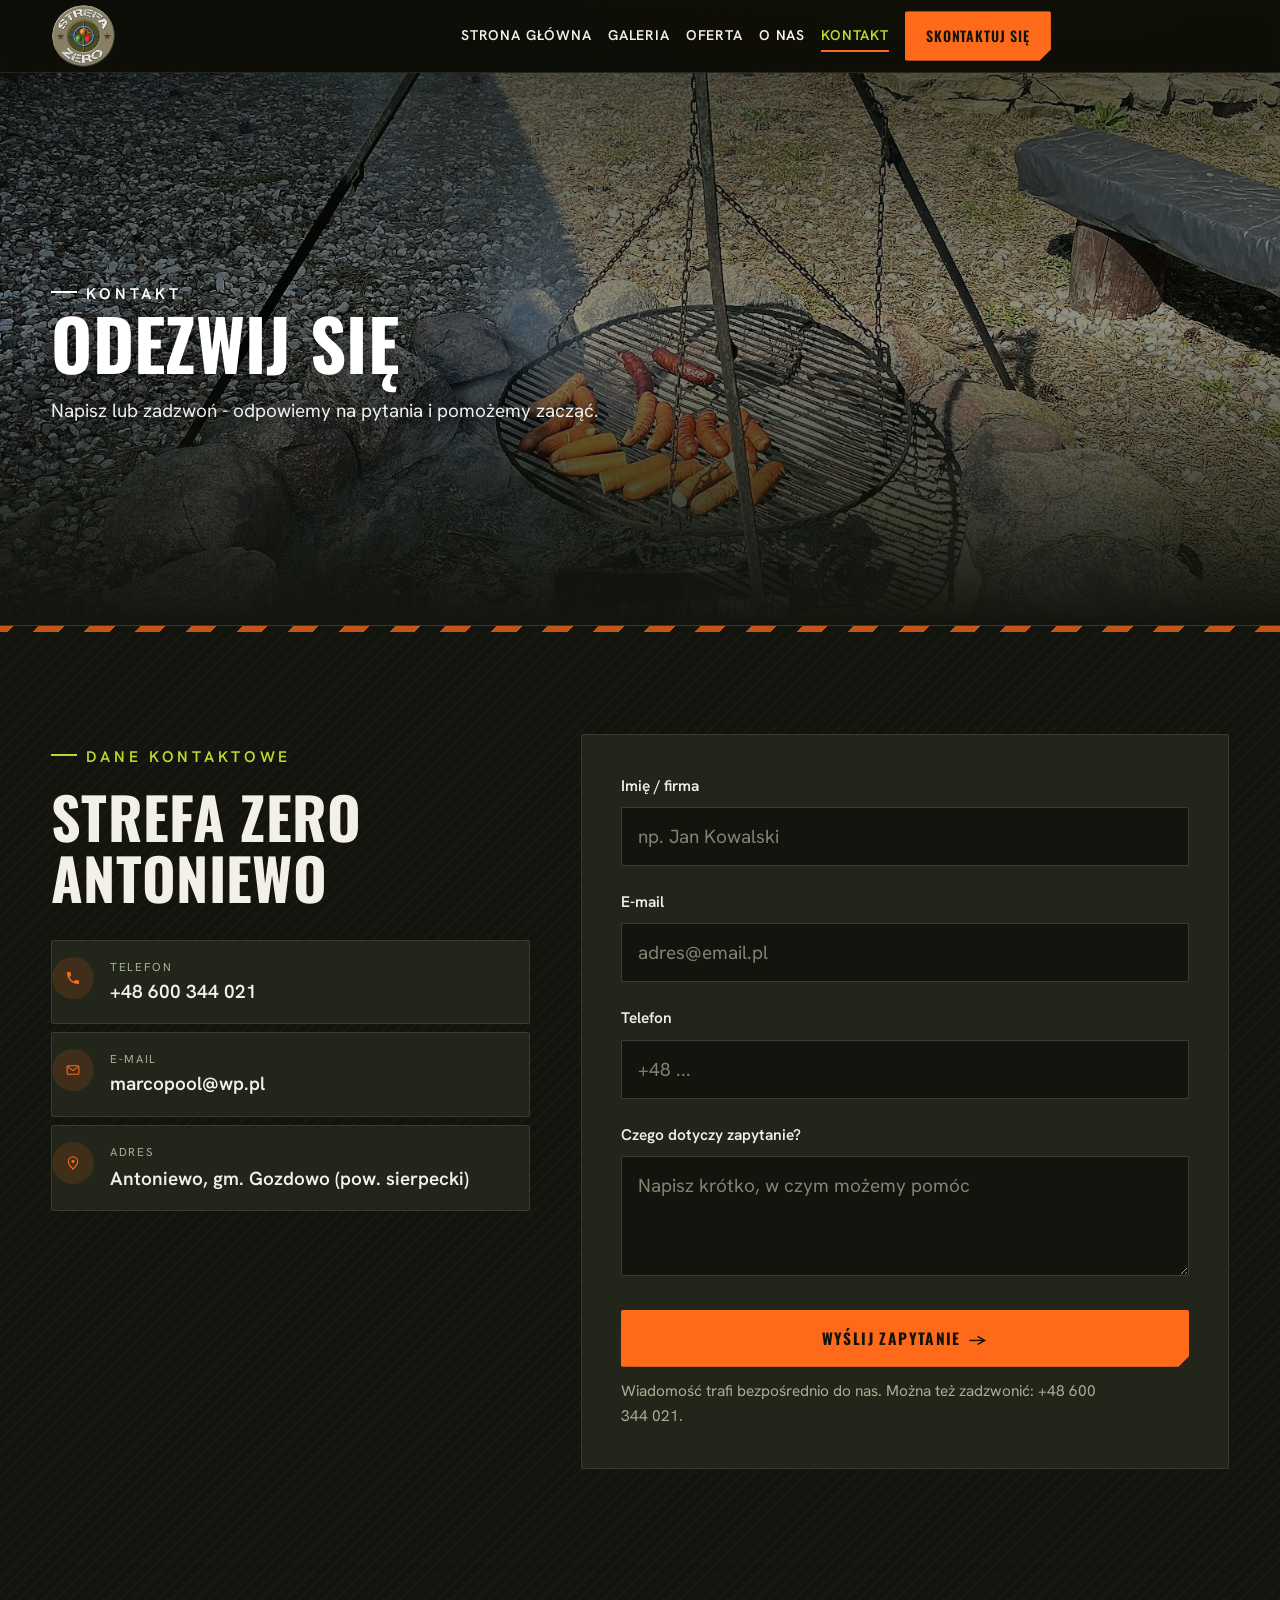
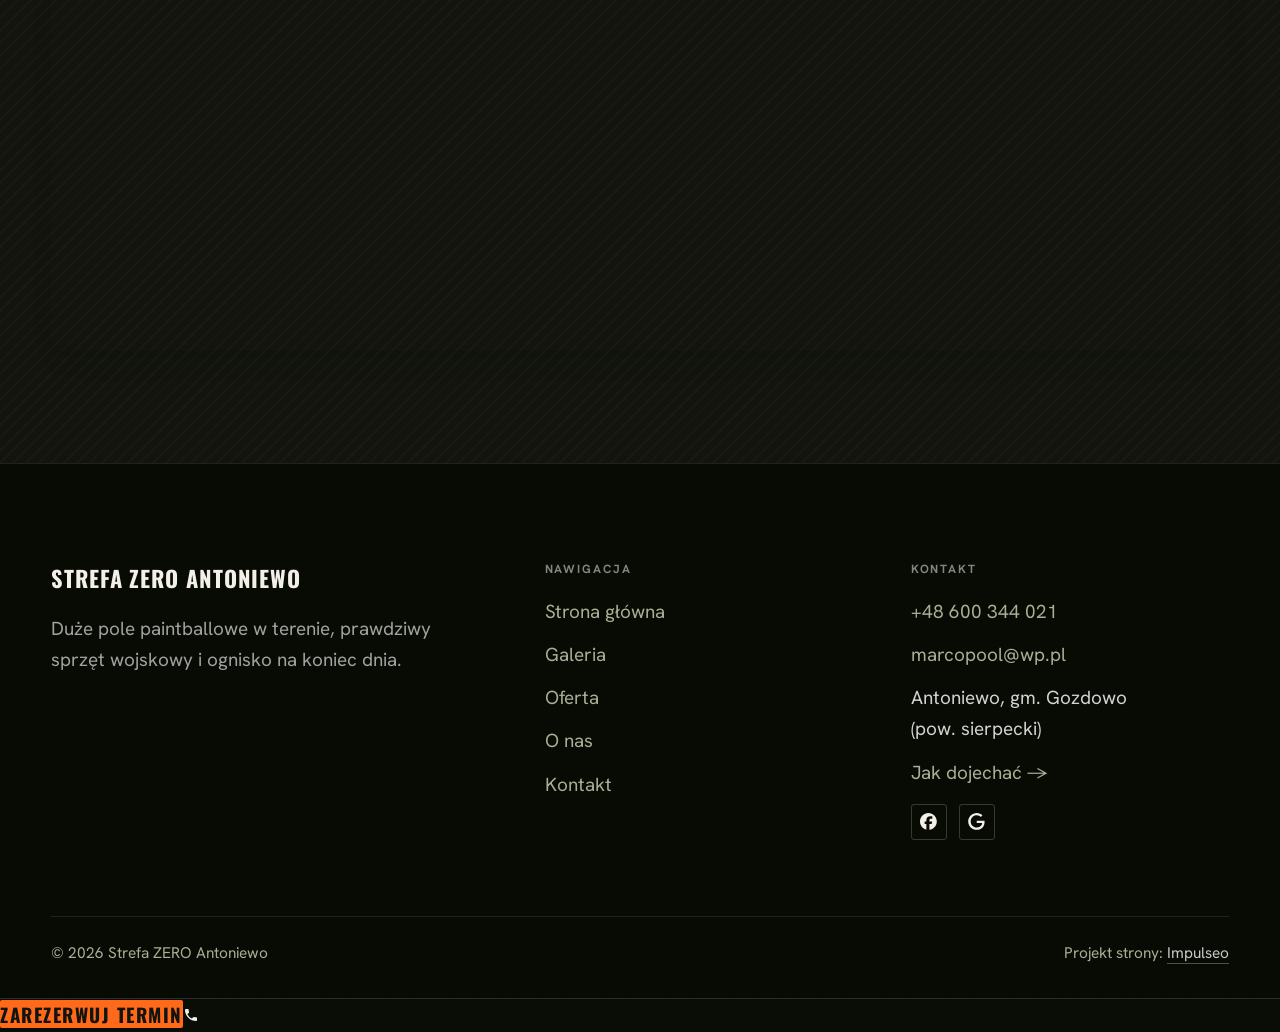
==== commit 07ac2d0e: "[claude-edit][cmt:8ba7ae47-e7fb-4f38-8ead-19cc87e66acf] nowy projekt pod paintball: ciemny motyw pol" ====
--- a/kontakt.html
+++ b/kontakt.html
@@ -21,6 +21,7 @@
 <link rel="preconnect" href="https://fonts.gstatic.com" crossorigin>
 <link href="https://fonts.googleapis.com/css2?family=Oswald:wght@500;600;700&family=Hanken+Grotesk:wght@400;500;600&display=swap" rel="stylesheet">
 <link rel="stylesheet" href="assets/styles.css?v=230c31f0">
+<link rel="stylesheet" href="assets/paintball.css?v=pb1">
 </head>
 <body>
 
@@ -48,6 +49,7 @@
     <p>Napisz lub zadzwoń - odpowiemy na pytania i pomożemy zacząć.</p>
   </div>
 </section>
+<div class="tasma tasma-cienka" aria-hidden="true"></div>
 <section>
   <div class="wrap contact-grid">
     <div class="reveal">
@@ -118,5 +120,6 @@
 <div class="demo-wazne" data-do="2026-09-27" data-cykl="3" hidden><svg class="dw-ico" width="13" height="13" viewBox="0 0 24 24" fill="none" aria-hidden="true"><circle cx="12" cy="12" r="8.6" stroke="currentColor" stroke-width="1.8"/><path d="M12 7.2V12l3.3 2" stroke="currentColor" stroke-width="1.8" stroke-linecap="round"/></svg><span class="dw-txt"></span></div>
 
 <script src="assets/main.js"></script>
+<script src="assets/paintball.js?v=pb1"></script>
 </body>
 </html>
--- a/assets/styles.css
+++ b/assets/styles.css
@@ -6,17 +6,18 @@
 
 :root{
   /* PALETA — jasna, architektoniczna, chłodna */
-  --paper:#F4F1EC;          /* główne tło */
-  --paper-2:#E9E4DB;        /* sekcje alternatywne (chłodny jasny szary) */
-  --paper-3:#E9E4DB;        /* delikatne wypełnienia */
-  --ink:#14110F;            /* tekst główny — chłodny grafit */
-  --ink-soft:#26211C;       /* nagłówki drugorzędne */
-  --muted:#8A857C;          /* tekst poboczny */
-  --line:rgba(20,17,15,.12);/* hairline */
-  --accent:#E0A040;         /* stonowany petrol-slate — jedyny akcent */
-  --accent-d:#B97E27;
-  --accent-soft:rgba(224,160,64,.10);
-  --dark:#14110F;           /* sekcje ciemne (stopka/CTA) */
+  --paper:#12140D;          /* główne tło - oliwkowa czerń poligonu */
+  --paper-2:#191C11;        /* sekcje alternatywne */
+  --paper-3:#22261A;        /* karty i wypełnienia */
+  --ink:#F3F1E7;            /* tekst główny - kość */
+  --ink-soft:#E4E1D3;       /* nagłówki drugorzędne */
+  --muted:#A9AF95;          /* tekst poboczny */
+  --line:rgba(243,241,231,.16);/* hairline */
+  --accent:#FF6A1A;         /* pomarańcz kulki paintballowej */
+  --accent-d:#FF8B3D;
+  --accent-soft:rgba(255,106,26,.13);
+  --lime:#BCD72F;           /* limonka z logo - drugi akcent */
+  --dark:#0A0C06;           /* sekcje najciemniejsze (stopka/CTA) */
 
   /* HOVER ZDJĘĆ — JEDEN standard dla całego silnika (decyzja K. 04.08.2026, artefakt z wariantami).
      AKTUALNE (K.+Szymon 09.08.2026, wybór z artefaktu 6 wariantów): zoom 1.05 przy 1.4s -
@@ -1543,13 +1544,13 @@
 
 
 /* === auto-paleta z marki klienta (źródło: logo) === */
-:root{--accent:#7D6F3A;--accent-d:#695B25;--accent-soft:rgba(125,111,58,0.10);--paper:#FBFAF8;--paper-2:#F1F0ED;--paper-3:#E7E6E2;--ink:#22201C;--ink-soft:#494842;--muted:#7D7C77;--line:rgba(34,32,28,.12);}
-.btn-accent{color:#fff}
-.nav .nav-links a.btn-accent{color:#fff}
-.btn-accent[data-accent-d],.cta-d .btn-accent{color:#fff}
+:root{--accent:#FF6A1A;--accent-d:#FF8B3D;--accent-soft:rgba(255,106,26,0.13);--lime:#BCD72F;--paper:#12140D;--paper-2:#191C11;--paper-3:#22261A;--ink:#F3F1E7;--ink-soft:#E4E1D3;--muted:#A9AF95;--line:rgba(243,241,231,.16);--dark:#0A0C06;}
+.btn-accent{color:#12140D}
+.nav .nav-links a.btn-accent{color:#12140D}
+.btn-accent[data-accent-d],.cta-d .btn-accent{color:#12140D}
 
 /* === szary tekst dociągnięty do czytelności (WCAG 4.5 na wszystkich tłach) === */
-:root{--muted:#686763;}
+:root{--muted:#A9AF95;--accent-text:#FF8B3D;}
 
 /* === opinie: rodzina base nie ma tej siatki, a strona ją wypisuje === */
 .opinie-grid{display:grid;grid-template-columns:repeat(auto-fit,minmax(260px,1fr));gap:var(--space-5,24px);margin-top:var(--space-6,32px)}
--- a/assets/paintball.css
+++ b/assets/paintball.css
@@ -0,0 +1,459 @@
+/* ==========================================================================
+   STREFA ZERO ANTONIEWO - warstwa projektu "POLIGON"
+   Dedykowany motyw paintballowy: ciemny teren, pomarańcz kulki, limonka,
+   taśma ostrzegawcza, celownik, ślady farby.
+   Ładowana PO styles.css, więc wygrywa przy równej specyficzności.
+   ========================================================================== */
+
+/* --- 1. TŁO: oliwkowa czerń + siatka maskująca + poświata reflektora ----- */
+body{
+  background-color:var(--paper);
+  background-image:
+    radial-gradient(1200px 620px at 78% -8%, rgba(255,106,26,.10), transparent 62%),
+    radial-gradient(900px 520px at 6% 12%, rgba(188,215,47,.06), transparent 60%),
+    repeating-linear-gradient(135deg, rgba(243,241,231,.022) 0 2px, transparent 2px 9px);
+}
+main > section{position:relative}
+::selection{background:var(--accent);color:#12140D}
+
+/* --- 2. TYPOGRAFIA: kondensowana, wojskowa, wersaliki ------------------- */
+h1,h2,.gateway .g-ttl,.strip .k,.sr-book{
+  font-family:var(--font-display);
+  text-transform:uppercase;
+  letter-spacing:.005em;
+  font-weight:700;
+}
+h1{line-height:1.02}
+h2{line-height:1.06;font-size:clamp(2.2rem,1.6rem + 2.6vw,3.6rem)}
+h3{font-family:var(--font-display);letter-spacing:.01em}
+.lead,.muted,p{color:var(--ink-soft)}
+.muted{color:var(--muted)}
+
+/* nagłówek sekcji dostaje numer poligonu i kreskę celownika */
+.eyebrow{
+  color:var(--lime);
+  font-weight:600;
+  letter-spacing:.24em;
+  gap:.6em;
+}
+.eyebrow::before{
+  content:"";width:26px;height:2px;background:var(--lime);flex:none;
+  box-shadow:0 -5px 0 -1px var(--lime),0 5px 0 -1px var(--lime);
+}
+
+/* --- 3. TAŚMA OSTRZEGAWCZA - znak rozpoznawczy tej strony ---------------- */
+.tasma{
+  height:12px;
+  background:repeating-linear-gradient(-45deg,
+    var(--accent) 0 18px, #12140D 18px 36px);
+  opacity:.92;
+}
+.tasma-cienka{height:6px;opacity:.75}
+
+/* --- 4. PASEK NAWIGACJI -------------------------------------------------- */
+.nav{background:rgba(10,12,6,.72);border-bottom:1px solid rgba(243,241,231,.10)}
+.nav.nav-solid,.nav.scrolled{background:rgba(10,12,6,.94)}
+.nav .nav-links a{color:var(--ink);letter-spacing:.06em;text-transform:uppercase;font-size:.88rem;font-weight:600}
+.nav .nav-links a:hover{color:var(--accent)}
+.nav .nav-links a.active{color:var(--lime)}
+.nav .nav-links a.btn-accent{color:#12140D}
+.nav-toggle span{background:var(--ink)}
+
+/* --- 5. PRZYCISKI: ścięty narożnik, farba pod spodem --------------------- */
+.btn{
+  border-radius:2px;
+  clip-path:polygon(0 0,100% 0,100% calc(100% - 11px),calc(100% - 11px) 100%,0 100%);
+  text-transform:uppercase;
+  letter-spacing:.09em;
+  font-weight:700;
+  font-family:var(--font-display);
+  position:relative;
+  transition:transform .18s cubic-bezier(.25,.46,.45,.94),
+             background-color .18s ease,color .18s ease,border-color .18s ease;
+}
+.btn:hover,.btn:focus-visible{transform:translateY(-2px)}
+.btn:active{transform:translateY(0)}
+
+/* Silnik daje KAŻDEMU klockowi na hover tło var(--accent-d) i BIAŁY tekst.
+   Po przejściu na paletę paintballową --accent-d jest jasnym pomarańczem,
+   więc biały napis spadłby do ~2,2:1. Na podświetleniu piszemy więc czernią. */
+@media(hover:hover){
+  .btn:hover,.btn:focus-visible,
+  .btn-on-dark:hover,.btn-on-dark:focus-visible,
+  .cta .btn:hover,.cta .btn:focus-visible,
+  .nav .nav-links a.btn:hover,.nav .nav-links a.btn:focus-visible,
+  .sticky-reserve a:hover,.sticky-reserve a:focus-visible,
+  .op-google:hover,.op-google:focus-visible{
+    background:var(--accent-d);border-color:var(--accent-d);color:#12140D;
+    filter:brightness(1.1);
+    box-shadow:0 0 0 3px var(--accent-soft),0 10px 24px -14px rgba(0,0,0,.6)}
+  /* wiersze kroków na ofercie reagowały bez unoszenia - jedna reakcja na całej stronie */
+  .svc-row:hover,.svc-row:focus-within{transform:translateY(-2px)}
+  .sticky-reserve a.sr-book:hover,.sticky-reserve a.sr-call:hover,
+  .sticky-reserve a.sr-book:focus-visible,.sticky-reserve a.sr-call:focus-visible{
+    filter:brightness(1.1)}
+  .btn:hover .arr,.btn:focus-visible .arr,
+  .sticky-reserve a:hover .ico-tel,
+  .op-google:hover,.op-google:hover *{color:#12140D}
+  .op-google:hover .op-g-ico *{color:inherit}
+  /* karty zostają ciemne - pomarańczowa płachta na całej karcie zjadałaby tekst */
+  .svc:hover,.trust-card:hover,.op-card:hover,.takt:hover,.faq-item:hover{
+    background:#262B1D;border-color:rgba(255,106,26,.45);color:var(--ink)}
+  .svc:hover *,.trust-card:hover *,.op-card:hover *,.takt:hover *{color:inherit}
+  .svc:hover h3,.trust-card:hover h3,.takt:hover h3{color:var(--ink)}
+  .svc:hover p,.trust-card:hover p,.takt:hover p{color:var(--muted)}
+  .op-card:hover .op-star{color:#FFC61A}
+  .op-card:hover .op-autor{color:var(--lime)}
+}
+.btn-accent{background:var(--accent);color:#12140D;box-shadow:0 10px 26px -14px rgba(255,106,26,.9)}
+.btn-accent:hover{background:#FF8235;color:#12140D}
+.btn-ghost,.btn-on-dark{color:var(--ink);border:1px solid rgba(243,241,231,.34);background:rgba(243,241,231,.03)}
+.btn-ghost:hover,.btn-on-dark:hover{border-color:var(--lime);color:var(--lime);background:rgba(188,215,47,.08)}
+.btn-light{background:var(--lime);color:#12140D;box-shadow:0 10px 26px -14px rgba(188,215,47,.8)}
+.btn-light:hover{background:#CBE44A;color:#12140D}
+.btn-ghost-cta{color:var(--ink);border-color:rgba(243,241,231,.34)}
+
+/* --- 6. HERO: kadr poligonu + wielki napis ------------------------------- */
+.hero-cine{min-height:clamp(520px,72vh,680px);min-height:clamp(520px,72svh,680px)}
+/* cały pierwszy ekran ma się zmieścić w oknie - odstępy policzone, nie zgadnięte */
+.hero-cine .wrap{padding-block:var(--space-7)}
+.hero-cine .lead{margin-bottom:var(--space-5)}
+.hero-cine .hero-actions{margin-bottom:0}
+.hero-cine::after{
+  content:"";position:absolute;inset:0;z-index:1;pointer-events:none;
+  background:
+    linear-gradient(100deg,rgba(10,12,6,.86) 0%,rgba(10,12,6,.74) 38%,rgba(10,12,6,.5) 74%,rgba(10,12,6,.42) 100%),
+    linear-gradient(180deg,rgba(10,12,6,.5) 0%,rgba(10,12,6,.42) 42%,rgba(10,12,6,.7) 82%,#12140D 100%);
+}
+.hero-cine img{filter:saturate(1.06) contrast(1.06)}
+.hero-cine .hero-copy{position:relative;z-index:3}
+.hero-cine h1{
+  text-shadow:0 4px 26px rgba(0,0,0,.72);
+  font-size:clamp(2.3rem,1.7rem + 2.5vw,3.9rem);
+  margin-bottom:var(--space-4);
+}
+/* drugi wiersz limonką: pomarańcz na przejaśnionym niebie schodził do 1:1 (pomiar bramki) */
+.hero-cine h1 em{font-style:normal;color:var(--lime);display:block}
+.hero-cine .lead{color:#F1EFE6;text-shadow:0 2px 16px rgba(0,0,0,.75);max-width:52ch}
+.hero-cine .brandmark{color:var(--lime);letter-spacing:.28em;text-transform:uppercase;font-weight:600}
+.hero-cine .brandmark .bm-line::after{background:var(--lime)}
+
+/* odznaka Google na ciemnym tle */
+.g-badge{background:rgba(10,12,6,.55);border:1px solid rgba(243,241,231,.18);border-radius:999px;padding:.5em .95em}
+.gb-txt,.gb-ocena{color:#F3F1E7}
+
+/* --- 7. PAS DANYCH (strip) - tablica poligonowa -------------------------- */
+.strip{background:var(--dark);border-block:1px solid rgba(243,241,231,.10)}
+.strip .wrap{padding-block:var(--space-7)}
+.strip .item{position:relative;padding-left:var(--space-5)}
+.strip .item::before{
+  content:"";position:absolute;left:0;top:.35em;width:3px;height:calc(100% - .7em);
+  background:var(--accent);
+}
+.strip .k{color:#F3F1E7;font-size:1.32rem;letter-spacing:.02em}
+.strip .v{color:var(--muted);letter-spacing:.06em;text-transform:uppercase;font-size:.82rem;font-weight:600}
+
+/* --- 8. KARTY: ciemne, ścięty narożnik, kreska akcentu ------------------- */
+.svc,.trust-card,.op-card,.form,.om-item,.info-row,.faq-item{
+  background:var(--paper-3);
+  border:1px solid rgba(243,241,231,.10);
+  border-radius:2px;
+  box-shadow:none;
+  color:var(--ink);
+}
+.svc,.trust-card,.op-card{
+  clip-path:polygon(0 0,100% 0,100% calc(100% - 16px),calc(100% - 16px) 100%,0 100%);
+  transition:transform .2s cubic-bezier(.25,.46,.45,.94),background-color .2s ease,border-color .2s ease;
+}
+.svc:hover,.trust-card:hover,.op-card:hover{transform:translateY(-3px);border-color:rgba(255,106,26,.45);background:#262B1D}
+.trust-card{border-top:3px solid var(--accent)}
+.svc .ic,.info-row .ic{color:var(--accent)}
+.svc h3,.trust-card h3,.info-row .val{color:var(--ink)}
+.svc p,.trust-card p{color:var(--muted)}
+
+/* opinie */
+.op-card blockquote{color:var(--ink-soft)}
+.op-card .op-star,.op-meta .ico-star{color:#FFC61A}
+.op-card .op-autor,.om-autor{color:var(--lime);letter-spacing:.1em;text-transform:uppercase;font-size:.78rem}
+.opinie{background:var(--paper-2)}
+.opinie-mini{background:var(--dark);border-bottom:1px solid rgba(243,241,231,.08)}
+.om-item{padding:var(--space-5);background:transparent;border:0;border-left:2px solid var(--accent)}
+.om-item blockquote{color:var(--ink-soft)}
+.op-google{background:rgba(243,241,231,.05);border-color:rgba(243,241,231,.2);color:var(--ink)}
+.op-google:hover{border-color:var(--accent);background:rgba(255,106,26,.1)}
+
+/* --- 9. SEKCJA SPLIT ------------------------------------------------------ */
+.split-art img{border-radius:2px}
+.split-art{position:relative}
+.split-art::after{
+  content:"";position:absolute;left:-10px;bottom:-10px;width:72px;height:72px;
+  border-left:3px solid var(--accent);border-bottom:3px solid var(--accent);pointer-events:none;
+}
+
+/* --- 10. BRAMY (gateways) - kafle atrakcji ------------------------------- */
+.gateways-band{background:var(--paper-2)}
+.gateway{border-radius:2px;overflow:hidden;position:relative}
+.gateway img{filter:saturate(.82) contrast(1.05) brightness(.86)}
+.gateway:hover img{filter:saturate(1.08) contrast(1.06) brightness(1)}
+.gateway::after{
+  content:"";position:absolute;inset:auto 0 0 0;height:4px;background:var(--accent);
+  transform:scaleX(0);transform-origin:left;transition:transform .35s cubic-bezier(.16,1,.3,1);z-index:3;
+}
+.gateway:hover::after{transform:scaleX(1)}
+.gateway .g-ttl{
+  font-family:var(--font-display);text-transform:uppercase;letter-spacing:.03em;
+  font-size:1.5rem;color:#fff;text-shadow:0 2px 14px rgba(0,0,0,.7);
+}
+
+/* --- 11. GALERIA --------------------------------------------------------- */
+.tile,.m-tile{border-radius:2px;overflow:hidden}
+.tile img,.m-tile img{filter:saturate(.9) contrast(1.04) brightness(.92);
+  transition:filter 1.2s var(--img-ease),transform 1.2s var(--img-ease);transition-delay:0s}
+.tile,.m-tile{transition-delay:0s}
+.tile:hover img{filter:saturate(1.06) contrast(1.05) brightness(1)}
+/* --ink jest teraz JASNY, a silnik używa go jako tła stopklatki - stąd biały pas */
+.stopklatka{background:var(--dark)}
+.stopklatka .stk-bg{filter:saturate(.82) contrast(1.08) brightness(.82)}
+.stopklatka::after{
+  content:"";position:absolute;inset:0;
+  background:linear-gradient(180deg,#12140D,transparent 22%,transparent 78%,#12140D);
+}
+
+/* --- 12. CTA + STOPKA ---------------------------------------------------- */
+.cta{background:var(--dark);border-top:1px solid rgba(243,241,231,.1)}
+.cta::before{
+  content:"";position:absolute;inset:0;pointer-events:none;
+  background:
+    radial-gradient(1100px 520px at 88% 0%,rgba(255,106,26,.14),transparent 72%),
+    radial-gradient(900px 420px at 4% 100%,rgba(188,215,47,.07),transparent 70%);
+}
+.cta h2,.cta p{position:relative;z-index:2}
+.cta p{color:var(--ink-soft)}
+footer{background:#080A04;border-top:1px solid rgba(243,241,231,.1)}
+footer .foot-brand .name{font-family:var(--font-display);text-transform:uppercase;letter-spacing:.04em;color:var(--ink)}
+footer p,footer .foot-col a{color:var(--muted)}
+footer .foot-col a:hover{color:var(--accent)}
+footer h4{color:var(--lime);letter-spacing:.16em;text-transform:uppercase;font-size:.78rem}
+.foot-soc .soc{border-color:rgba(243,241,231,.2);color:var(--ink)}
+.foot-bot{color:var(--muted);border-top-color:rgba(243,241,231,.1)}
+
+/* --- 13. NAGŁÓWEK PODSTRONY --------------------------------------------- */
+.pagehead::after{
+  content:"";position:absolute;inset:0;
+  background:linear-gradient(180deg,rgba(10,12,6,.7),rgba(10,12,6,.45) 45%,#12140D 100%);
+}
+.pagehead .wrap{position:relative;z-index:3}
+.pagehead h1{font-size:clamp(2.5rem,1.8rem + 3.6vw,4.4rem)}
+
+/* --- 14. FORMULARZ ------------------------------------------------------- */
+.form input,.form textarea,.form select{
+  background:#12140D;border:1px solid rgba(243,241,231,.18);color:var(--ink);border-radius:2px;
+}
+.form input:focus,.form textarea:focus{background:#12140D;border-color:var(--accent)}
+.form input::placeholder,.form textarea::placeholder{color:#7F8570}
+.form .lbl{color:var(--muted);letter-spacing:.1em;text-transform:uppercase;font-size:.76rem}
+
+/* --- 15. PASEK REZERWACJI (sticky) -------------------------------------- */
+.sticky-reserve{background:rgba(10,12,6,.94);border-top:1px solid rgba(243,241,231,.14)}
+.svc-row{transition:box-shadow var(--cta-dur,.72s) var(--cta-ease,ease),
+  border-color var(--cta-dur,.72s) var(--cta-ease,ease),
+  filter var(--cta-dur,.72s) var(--cta-ease,ease),
+  background var(--cta-dur,.72s) var(--cta-ease,ease),
+  color var(--cta-dur,.72s) var(--cta-ease,ease),
+  transform var(--cta-dur,.72s) var(--cta-ease,ease)}
+.sr-book{background:var(--accent);color:#12140D;letter-spacing:.08em;text-transform:uppercase;font-weight:700;border-radius:2px}
+/* tempo zostawiamy silnikowi (0,72 s) - inaczej pasek rezerwacji reaguje inaczej
+   niż reszta klocków i bramka hoveru to wyłapuje */
+.sticky-reserve a:hover,.sticky-reserve a:focus-visible,
+.op-google:hover,.op-google:focus-visible{transform:translateY(-2px)}
+.sr-call{border-color:rgba(243,241,231,.28);color:var(--ink)}
+
+/* --- 16. ŚLAD FARBY jako ozdoba sekcji ---------------------------------- */
+.plama{position:absolute;pointer-events:none;z-index:0;opacity:.14;filter:blur(.2px)}
+.plama-lime{color:var(--lime)}
+.plama-orange{color:var(--accent)}
+.wrap{position:relative;z-index:1}
+
+/* ==========================================================================
+   17. EKRAN ŁADOWANIA (kurtyna z logo + salwa farby)
+   ========================================================================== */
+#wejscie{
+  display:none;position:fixed;inset:0;z-index:9999;
+  background:#0A0C06;
+  align-items:center;justify-content:center;flex-direction:column;
+  will-change:clip-path;
+}
+.intro-on #wejscie{display:flex}
+.intro-on{overflow:hidden}
+
+#wejscie .w-tlo{
+  position:absolute;inset:0;
+  background:
+    radial-gradient(60% 50% at 50% 45%,rgba(255,106,26,.13),transparent 70%),
+    repeating-linear-gradient(135deg,rgba(243,241,231,.03) 0 2px,transparent 2px 10px);
+}
+/* kapiąca farba na dolnej krawędzi kurtyny */
+#wejscie .w-kapie{
+  position:absolute;left:0;right:0;top:100%;height:70px;
+  background:
+    radial-gradient(28px 46px at 8% 0,#0A0C06 49%,transparent 50%),
+    radial-gradient(20px 66px at 21% 0,#0A0C06 49%,transparent 50%),
+    radial-gradient(34px 34px at 37% 0,#0A0C06 49%,transparent 50%),
+    radial-gradient(22px 58px at 52% 0,#0A0C06 49%,transparent 50%),
+    radial-gradient(30px 40px at 68% 0,#0A0C06 49%,transparent 50%),
+    radial-gradient(18px 70px at 81% 0,#0A0C06 49%,transparent 50%),
+    radial-gradient(26px 44px at 94% 0,#0A0C06 49%,transparent 50%);
+  background-repeat:no-repeat;
+}
+#wejscie .w-splat{position:absolute;inset:0;overflow:hidden;pointer-events:none}
+
+/* ZNAK: ten sam element co w pasku. Maska + blur-to-sharp, skala 1,045 -> 1.
+   Bez fade+scale, bez drop-shadow (poświata robi jasny prostokąt na iOS). */
+.intro-gotowe .brand-has-logo .brand-logo{
+  position:fixed;left:50%;top:50%;
+  width:var(--i-w);height:var(--i-h);max-width:none;
+  transform:translate(-50%,-50%) scale(1.045);
+  clip-path:inset(0 100% 0 0);
+  filter:blur(14px);
+  z-index:10000;
+  transition:clip-path .54s cubic-bezier(.16,1,.3,1),
+             filter .54s cubic-bezier(.16,1,.3,1),
+             transform .74s cubic-bezier(.16,.84,.44,1);
+}
+.intro-gotowe.intro-gra .brand-has-logo .brand-logo{
+  clip-path:inset(0 0 0 0);filter:blur(0);
+  transform:translate(-50%,-50%) scale(1);
+}
+.intro-gotowe.intro-out .brand-has-logo .brand-logo{
+  transform:translate(calc(-50% + var(--i-px)),calc(-50% + var(--i-py))) scale(var(--i-zmniejsz));
+}
+/* miejsce po logo w pasku zostaje zarezerwowane - nagłówek nie zapada się */
+.intro-gotowe .brand-has-logo{width:var(--i-baza-w);height:var(--znak-h);display:block;flex:none}
+.intro-gotowe .nav{z-index:10000}
+.intro-znak .nav{backdrop-filter:none;background:transparent;border-bottom-color:transparent}
+.intro-poza .nav{transition:background-color .4s ease}
+.intro-znak .nav-links,.intro-znak .nav-toggle{opacity:0}
+.intro-poza .nav-links,.intro-poza .nav-toggle{opacity:1;transition:opacity .45s ease}
+
+/* TAKT 2: kreska celownika pod znakiem */
+#wejscie .w-kreska{
+  position:absolute;left:50%;top:50%;z-index:2;
+  transform:translateX(-50%);
+  margin-top:calc(var(--i-w,280px) * .60);
+  width:min(52vw,260px);height:2px;background:rgba(243,241,231,.20);overflow:hidden;
+}
+#wejscie .w-kreska i{
+  position:absolute;inset:0;display:block;background:var(--accent);
+  transform:scaleX(0);transform-origin:left;
+  transition:transform .46s cubic-bezier(.16,1,.3,1) .14s;
+}
+.intro-gra #wejscie .w-kreska i{transform:scaleX(1)}
+#wejscie .w-podpis{
+  position:absolute;left:50%;top:50%;z-index:2;
+  transform:translateX(-50%) translateY(6px);
+  margin-top:calc(var(--i-w,280px) * .60 + 20px);
+  font-family:var(--font-display);text-transform:uppercase;letter-spacing:.38em;
+  font-size:.7rem;color:rgba(243,241,231,.52);white-space:nowrap;
+  opacity:0;transition:opacity .42s ease .22s,transform .42s ease .22s;
+}
+.intro-gra #wejscie .w-podpis{opacity:1;transform:translateX(-50%) translateY(0)}
+
+/* TAKT 3: salwa farby - plamy wystrzeliwują zza znaku */
+#wejscie .w-plama{
+  position:absolute;left:50%;top:50%;z-index:1;
+  width:calc(var(--i-w,280px) * var(--p-w));height:calc(var(--i-w,280px) * var(--p-w));
+  margin-left:calc(var(--i-w,280px) * var(--p-x));
+  margin-top:calc(var(--i-w,280px) * var(--p-y));
+  transform:translate(-50%,-50%) scale(.1) rotate(var(--p-rot));
+  opacity:0;
+}
+#wejscie .w-plama svg{display:block;width:100%;height:100%}
+.intro-gra #wejscie .w-plama{
+  animation:w-plask .72s cubic-bezier(.16,1,.3,1) var(--p-op) forwards;
+}
+@keyframes w-plask{
+  0%{opacity:0;transform:translate(-50%,-50%) scale(.1) rotate(var(--p-rot))}
+  30%{opacity:.9}
+  100%{opacity:.85;transform:translate(-50%,-50%) scale(1) rotate(var(--p-rot))}
+}
+
+/* ODSŁONA: krawędź jedzie w górę. Wolny start, żeby znak zdążył ją wyprzedzić. */
+.intro-on #wejscie{
+  clip-path:inset(0 0 0 0);
+  transition:clip-path .64s cubic-bezier(.66,0,.24,1);
+}
+.intro-on.intro-out #wejscie{clip-path:inset(0 0 100% 0)}
+
+@media (prefers-reduced-motion:reduce){
+  #wejscie{display:none !important}
+  .intro-on{overflow:auto}
+}
+
+/* ==========================================================================
+   18. ROZBRYZG FARBY PO KLIKNIĘCIU W PRZYCISK
+   ========================================================================== */
+.farba-warstwa{
+  position:fixed;inset:0;z-index:9998;pointer-events:none;overflow:hidden;
+}
+.farba{
+  position:absolute;transform:translate(-50%,-50%) scale(.2) rotate(var(--rot,0deg));
+  opacity:0;will-change:transform,opacity;
+  animation:farba-plask .82s cubic-bezier(.16,1,.3,1) forwards;
+}
+.farba svg{display:block;width:100%;height:100%}
+@keyframes farba-plask{
+  0%{opacity:0;transform:translate(-50%,-50%) scale(.15) rotate(var(--rot,0deg))}
+  12%{opacity:1}
+  48%{transform:translate(-50%,-50%) scale(1.04) rotate(var(--rot,0deg))}
+  66%{opacity:1}
+  100%{opacity:0;transform:translate(-50%,-50%) scale(1.12) rotate(var(--rot,0deg))}
+}
+.kropla{
+  position:absolute;border-radius:50%;opacity:0;
+  transform:translate(-50%,-50%);
+  animation:kropla-lot .78s cubic-bezier(.22,.9,.3,1) forwards;
+}
+@keyframes kropla-lot{
+  0%{opacity:0;transform:translate(-50%,-50%) translate(0,0) scale(.4)}
+  12%{opacity:1}
+  62%{opacity:1}
+  100%{opacity:0;transform:translate(-50%,-50%) translate(var(--dx),var(--dy)) scale(1)}
+}
+@media (prefers-reduced-motion:reduce){
+  .farba-warstwa{display:none}
+}
+
+/* --- 19. drobne dociągnięcia układu ------------------------------------- */
+@media (max-width:760px){
+  .hero-cine::after{background:linear-gradient(180deg,rgba(10,12,6,.6) 0%,rgba(10,12,6,.68) 45%,rgba(10,12,6,.8) 84%,#12140D 100%)}
+  .hero-cine h1{font-size:clamp(2.1rem,1.5rem + 3.6vw,2.8rem)}
+  .strip .item{padding-left:var(--space-4)}
+}
+
+/* --- 20. TAKTY DNIA (nowa sekcja: zbiórka -> gra -> ognisko) ------------- */
+.takty{background:var(--paper)}
+.takty-row{
+  display:grid;grid-template-columns:repeat(auto-fit,minmax(260px,1fr));
+  gap:var(--space-5);margin-top:var(--space-7);
+}
+.takt{
+  position:relative;padding:var(--space-7) var(--space-6) var(--space-6);
+  background:var(--paper-3);border:1px solid rgba(243,241,231,.10);
+  clip-path:polygon(0 0,100% 0,100% calc(100% - 18px),calc(100% - 18px) 100%,0 100%);
+  transition:transform .2s cubic-bezier(.25,.46,.45,.94),border-color .2s ease,background-color .2s ease;
+}
+.takt::before{content:"";position:absolute;left:0;top:0;width:3px;height:64px;background:var(--accent)}
+.takt:hover{transform:translateY(-3px);border-color:rgba(188,215,47,.4);background:#262B1D}
+.takt .t-num{
+  display:block;font-family:var(--font-display);font-size:2.6rem;line-height:1;
+  color:rgba(255,106,26,.9);letter-spacing:.02em;margin-bottom:var(--space-3);
+}
+.takt h3{margin:0 0 var(--space-3);text-transform:uppercase;letter-spacing:.03em;color:var(--ink);font-size:1.28rem}
+.takt p{margin:0;color:var(--muted);font-size:var(--text-base)}
+
+/* numer na kaflu atrakcji */
+.gateway .g-num{
+  position:absolute;top:var(--space-4);left:var(--space-5);z-index:3;
+  font-family:var(--font-display);font-size:.92rem;letter-spacing:.24em;
+  color:var(--lime);text-shadow:0 2px 10px rgba(0,0,0,.8);
+}
